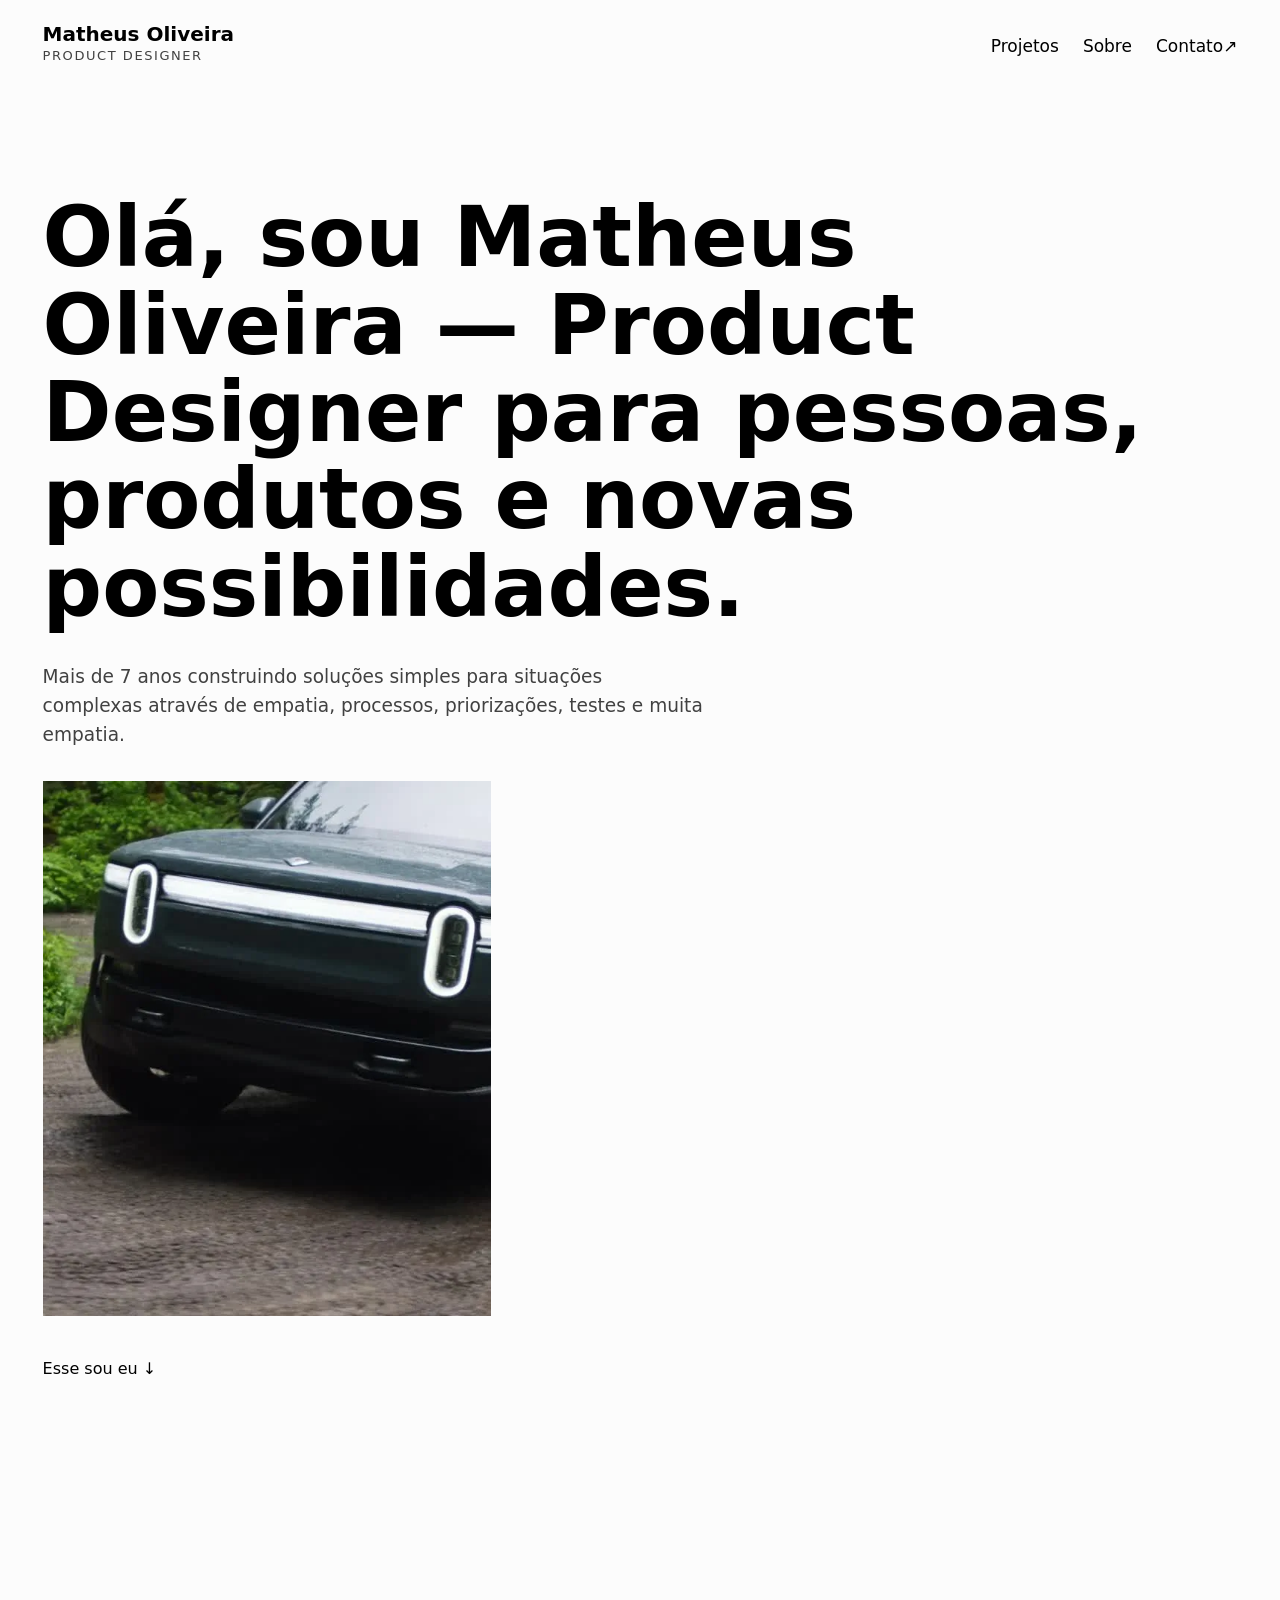
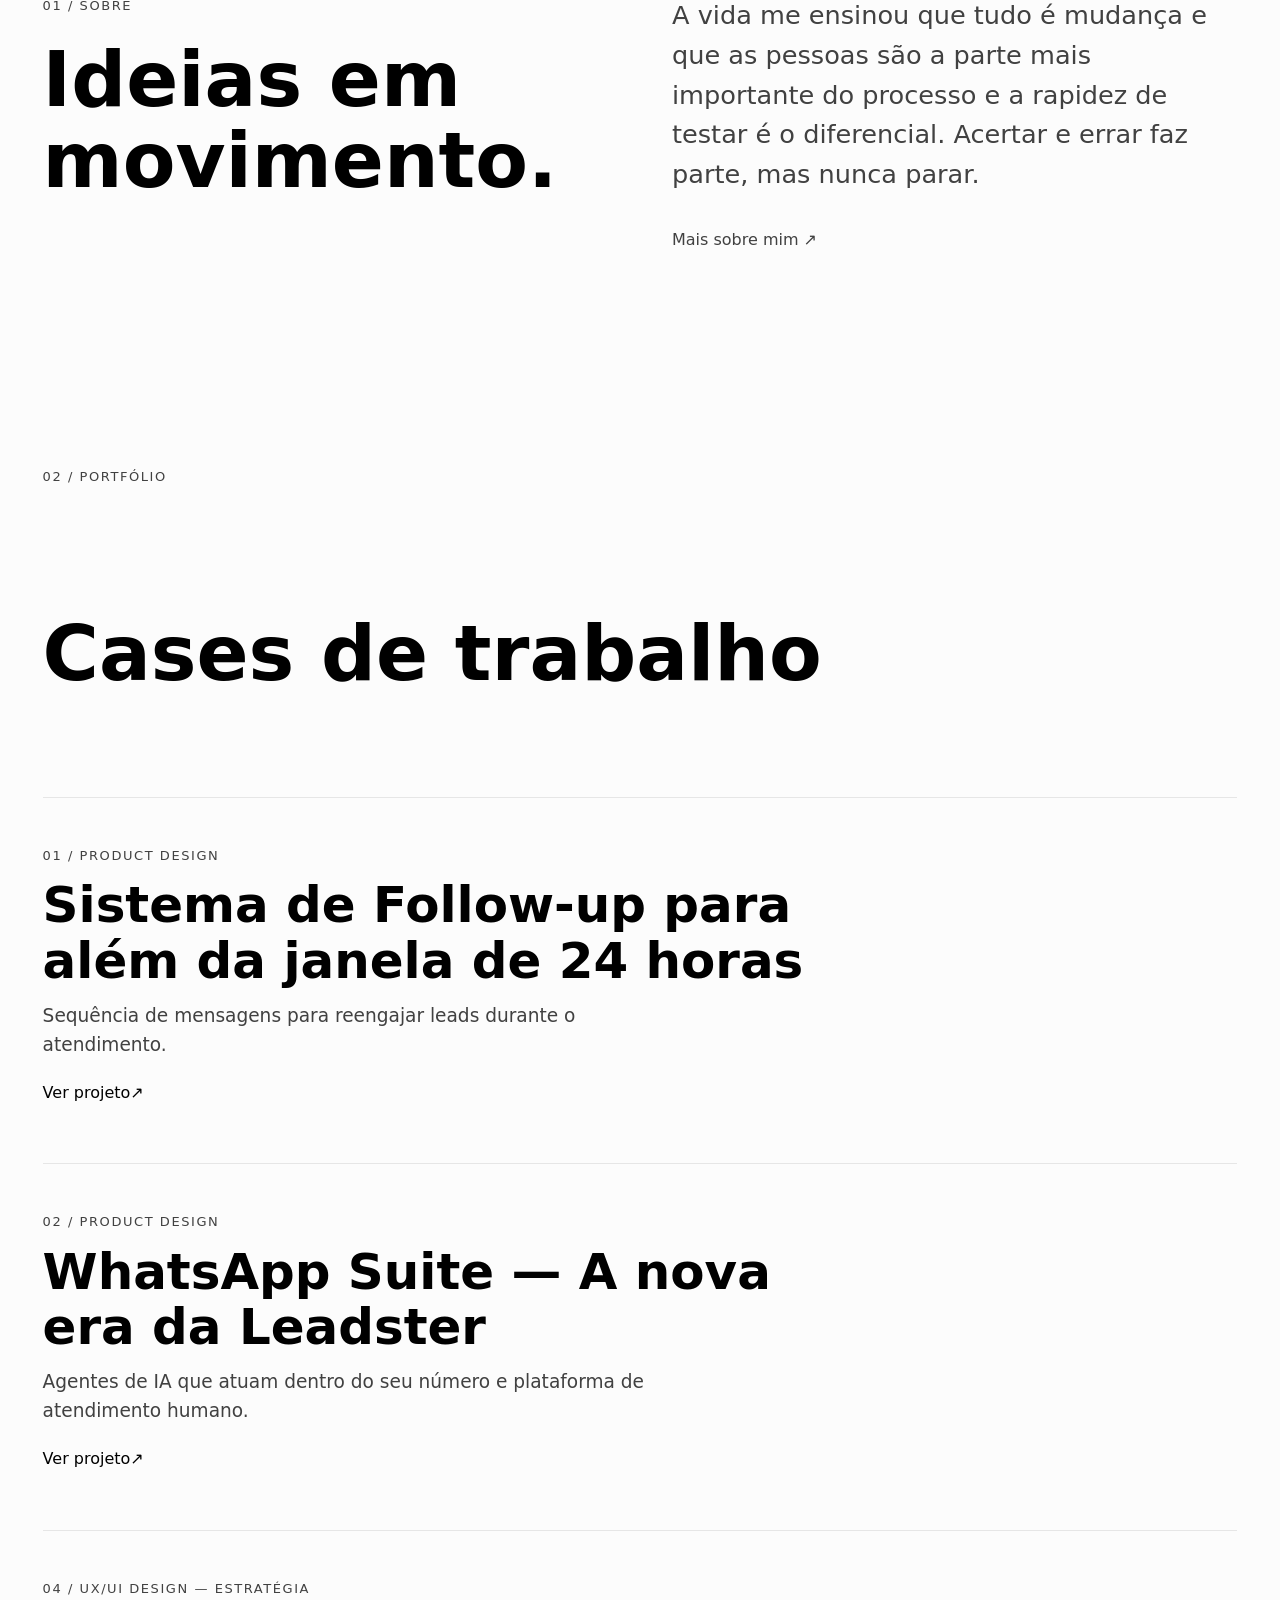
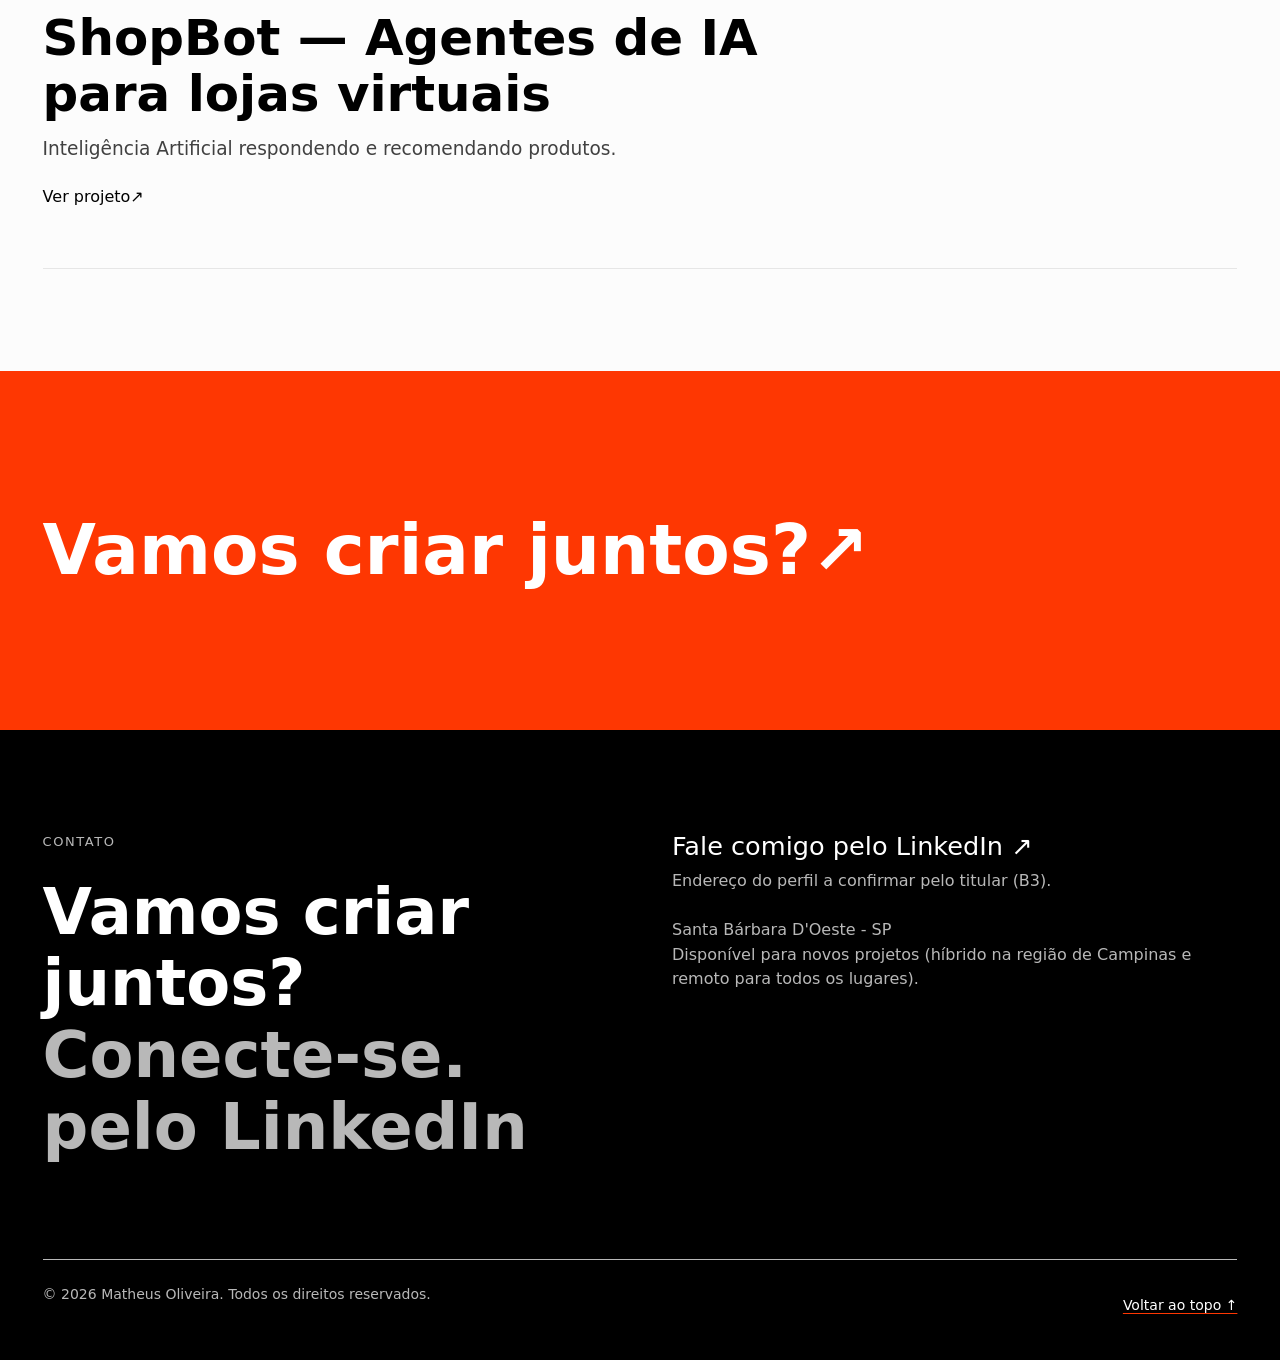
==== index.html @ 5ac4c74b "feat(site): implementa base, home, sobre e tres cases" ====
<!doctype html>
<html lang="pt-BR">
<head>
  <meta charset="utf-8">
  <meta name="viewport" content="width=device-width, initial-scale=1">
  <meta name="description" content="Portfólio de Matheus Oliveira, Product Designer com mais de 7 anos de experiência em produtos digitais.">
  <title>Matheus Oliveira — Product Designer</title>
  <link rel="stylesheet" href="css/tokens.css">
  <link rel="stylesheet" href="css/base.css">
  <link rel="stylesheet" href="css/layout.css">
  <link rel="stylesheet" href="css/components.css">
  <script type="module" src="js/main.js"></script>
</head>
<body id="topo">
  <a class="skip-link" href="#conteudo">Pular para o conteúdo</a>

  <header class="site-header">
    <div class="site-header__inner">
      <a class="brand" href="index.html" aria-label="Matheus Oliveira — página inicial">
        <span class="brand__name">Matheus Oliveira</span>
        <span class="brand__role">Product Designer</span>
      </a>
      <button class="nav-toggle" type="button" data-nav-toggle aria-controls="site-nav" aria-expanded="false">
        Menu <span aria-hidden="true">☰</span>
      </button>
      <nav class="site-nav" id="site-nav" data-site-nav data-open="false" aria-label="Navegação principal">
        <a href="#portfolio">Projetos</a>
        <a href="sobre/">Sobre</a>
        <a href="#contato">Contato <span aria-hidden="true">↗</span></a>
      </nav>
    </div>
  </header>

  <main id="conteudo">
    <section class="section" aria-labelledby="titulo-inicio">
      <div class="section__inner">
        <div class="hero">
          <h1 class="hero__title" id="titulo-inicio">Olá, sou Matheus Oliveira — Product Designer para pessoas, produtos e novas possibilidades.</h1>
          <p class="hero__intro">Mais de 7 anos construindo soluções simples para situações complexas através de empatia, processos, priorizações, testes e muita empatia.</p>
          <img class="portrait" src="assets/images/portrait/matheus-apresentacao.webp" width="604" height="720" alt="Imagem de apresentação de Matheus Oliveira" loading="lazy" decoding="async">
          <a class="hero__link" href="#sobre">Esse sou eu ↓</a>
        </div>
      </div>
    </section>

    <section class="section" id="sobre" aria-labelledby="titulo-sobre">
      <div class="section__inner split">
        <div>
          <p class="section-label">01 / Sobre</p>
          <h2 class="section-heading" id="titulo-sobre">Ideias em movimento.</h2>
        </div>
        <div class="body-copy">
          <p class="lead">A vida me ensinou que tudo é mudança e que as pessoas são a parte mais importante do processo e a rapidez de testar é o diferencial. Acertar e errar faz parte, mas nunca parar.</p>
          <a class="hero__link" href="sobre/">Mais sobre mim ↗</a>
        </div>
      </div>
    </section>

    <section class="section" id="portfolio" aria-labelledby="titulo-portfolio">
      <div class="section__inner">
        <p class="section-label">02 / Portfólio</p>
        <h2 class="section-heading" id="titulo-portfolio">Cases de trabalho</h2>

        <!-- Os cards 03 (Unificando produtos) e 05 (Seguro veicular) aguardam texto aprovado — B2. -->
        <ul class="project-list">
          <li class="project-card">
            <p class="project-card__meta">01 / Product Design</p>
            <h3 class="project-card__title">Sistema de Follow-up para além da janela de 24 horas</h3>
            <p class="project-card__description">Sequência de mensagens para reengajar leads durante o atendimento.</p>
            <a class="project-card__link" href="projetos/follow-up-24h/">Ver projeto <span aria-hidden="true">↗</span></a>
          </li>
          <li class="project-card">
            <p class="project-card__meta">02 / Product Design</p>
            <h3 class="project-card__title">WhatsApp Suite — A nova era da Leadster</h3>
            <p class="project-card__description">Agentes de IA que atuam dentro do seu número e plataforma de atendimento humano.</p>
            <a class="project-card__link" href="projetos/whatsapp-suite/">Ver projeto <span aria-hidden="true">↗</span></a>
          </li>
          <li class="project-card">
            <p class="project-card__meta">04 / UX/UI Design — Estratégia</p>
            <h3 class="project-card__title">ShopBot — Agentes de IA para lojas virtuais</h3>
            <p class="project-card__description">Inteligência Artificial respondendo e recomendando produtos.</p>
            <a class="project-card__link" href="projetos/shopbot/">Ver projeto <span aria-hidden="true">↗</span></a>
          </li>
        </ul>
      </div>
    </section>

    <section class="cta-band" aria-label="Chamada para contato">
      <div class="cta-band__inner">
        <a class="cta-band__link" href="#contato">Vamos criar juntos? <span aria-hidden="true">↗</span></a>
      </div>
    </section>
  </main>

  <footer class="site-footer" id="contato">
    <div class="site-footer__inner">
      <div class="site-footer__grid">
        <div>
          <p class="site-footer__label">Contato</p>
          <p class="site-footer__title">Vamos criar juntos?</p>
          <p class="site-footer__title"><span>Conecte-se. pelo LinkedIn</span></p>
        </div>
        <div>
          <p class="site-footer__contact">Fale comigo pelo LinkedIn <span aria-hidden="true">↗</span></p>
          <p class="site-footer__pending">Endereço do perfil a confirmar pelo titular (B3).</p>
          <p class="site-footer__info">Santa Bárbara D'Oeste - SP<br>Disponível para novos projetos (híbrido na região de Campinas e remoto para todos os lugares).</p>
        </div>
      </div>
      <div class="site-footer__bottom">
        <span>© 2026 Matheus Oliveira. Todos os direitos reservados.</span>
        <a href="#topo">Voltar ao topo ↑</a>
      </div>
    </div>
  </footer>
</body>
</html>
---- css/tokens.css ----
/* Fonte única de valores visuais. Nenhum hex, tamanho ou espaçamento fora deste arquivo. */

:root {
  /* ---------------------------------------------------------------------
   * Primitivas — Design system · Cores.pdf
   * ------------------------------------------------------------------- */
  --neutral-000: #ffffff;
  --neutral-050: #fcfcfc;
  --neutral-200: #e6e6e6;
  --neutral-400: #b8b8b8;
  --neutral-500: #767676;
  --neutral-700: #414141;
  --neutral-950: #000000;
  --orange-500: #fe3702;
  --orange-600: #d83c12;

  /* ---------------------------------------------------------------------
   * Tokens semânticos — Design system · Cores.pdf
   * ------------------------------------------------------------------- */
  --color-background-page: var(--neutral-050);
  --color-background-inverse: var(--neutral-950);
  --color-surface-default: var(--neutral-000);
  --color-text-primary: var(--neutral-950);
  --color-text-secondary: var(--neutral-700);
  --color-text-muted: var(--neutral-500);
  --color-text-inverse: var(--neutral-000);
  --color-text-on-dark-secondary: var(--neutral-400);
  --color-border-subtle: var(--neutral-200);
  --color-action-primary: var(--orange-500);
  --color-action-hover: var(--orange-600);
  --color-focus: var(--orange-500);
  --color-focus-inverse: var(--neutral-000);

  /* ---------------------------------------------------------------------
   * Tipografia
   * Fonte provisória: pilha do sistema enquanto B4 não é decidido.
   * ------------------------------------------------------------------- */
  --font-body: system-ui, -apple-system, "Segoe UI", Roboto, Arial, sans-serif;
  --font-weight-regular: 400;
  --font-weight-medium: 600;
  --font-weight-bold: 700;

  --font-size-hero: clamp(3rem, 6.5vw, 5.875rem);       /* 94 px @1440 */
  --font-size-section: clamp(2.5rem, 6vw, 5.5rem);      /* 88 px @1440 */
  --font-size-cta: clamp(2.25rem, 5.4vw, 4.875rem);     /* 78 px @1440 */
  --font-size-footer: clamp(2rem, 5vw, 4.5rem);         /* 72 px @1440 */
  --font-size-headline: clamp(2rem, 4.7vw, 4.25rem);    /* 68 px @1440 */
  --font-size-card: clamp(1.75rem, 3.9vw, 3.5rem);      /* 56 px @1440 */
  --font-size-lead: clamp(1.25rem, 2vw, 1.875rem);      /* 30 px @1440 */
  --font-size-body: clamp(1.0625rem, 1.45vw, 1.3125rem); /* 21 px @1440 */
  --font-size-timeline: 1.25rem;                        /* 20 px */
  --font-size-logo: 1.25rem;                            /* 20 px */
  --font-size-nav: 1.0625rem;                           /* 17 px */
  --font-size-meta: 1rem;                               /* 16 px */
  --font-size-small: 0.875rem;                          /* 14 px */
  --font-size-label: 0.8125rem;                         /* 13 px */

  --line-height-tight: 1.05;
  --line-height-heading: 1.12;
  --line-height-body: 1.55;
  --tracking-label: 0.12em;

  /* ---------------------------------------------------------------------
   * Espaçamento e layout
   * ------------------------------------------------------------------- */
  --space-1: 0.25rem;
  --space-2: 0.5rem;
  --space-3: 0.75rem;
  --space-4: 1rem;
  --space-5: 1.5rem;
  --space-6: 2rem;
  --space-7: 3rem;
  --space-8: 4rem;
  --space-9: 6rem;
  --space-10: 8rem;
  --page-gutter: clamp(1.25rem, 3.33vw, 3rem);          /* 48 px @1440 */
  --section-space: clamp(var(--space-8), 8vw, var(--space-10));
  --band-space: clamp(var(--space-8), 11vw, 10.75rem);  /* 172 px @1440 */

  --content-max: 84rem;
  --grid-gap: clamp(var(--space-5), 5vw, var(--space-9));
  --target-min: 2.75rem;                                /* 44 px de alvo de toque */

  /* ---------------------------------------------------------------------
   * Forma
   * ------------------------------------------------------------------- */
  --radius-sm: 0.25rem;
  --radius-pill: 999px;
  --border-width: 1px;

  /* Breakpoints documentados (custom properties não funcionam em @media):
   * --breakpoint-md: 48rem (768 px)
   * --breakpoint-lg: 80rem (1280 px)
   */
}
---- css/base.css ----
*,
*::before,
*::after {
  box-sizing: border-box;
}

html {
  scroll-behavior: smooth;
  -webkit-text-size-adjust: 100%;
}

body {
  margin: 0;
  background: var(--color-background-page);
  color: var(--color-text-primary);
  font-family: var(--font-body);
  font-size: var(--font-size-body);
  font-weight: var(--font-weight-regular);
  line-height: var(--line-height-body);
  text-rendering: optimizeLegibility;
}

h1,
h2,
h3,
h4,
p,
figure,
blockquote,
ul,
ol {
  margin: 0;
}

ul,
ol {
  padding: 0;
  list-style: none;
}

img,
svg {
  display: block;
  max-width: 100%;
}

img {
  height: auto;
}

a {
  color: inherit;
  text-decoration-color: var(--color-action-primary);
  text-decoration-thickness: var(--border-width);
  text-underline-offset: 0.2em;
}

a:hover {
  text-decoration-color: currentColor;
}

button {
  font: inherit;
  color: inherit;
}

:focus-visible {
  outline: 3px solid var(--color-focus);
  outline-offset: 3px;
  border-radius: var(--radius-sm);
}

.site-footer :focus-visible,
.cta-band :focus-visible {
  outline-color: var(--color-focus-inverse);
}

::selection {
  background: var(--color-action-primary);
  color: var(--color-text-inverse);
}

.visually-hidden {
  position: absolute;
  width: 1px;
  height: 1px;
  padding: 0;
  margin: -1px;
  overflow: hidden;
  clip-path: inset(50%);
  white-space: nowrap;
  border: 0;
}

.skip-link {
  position: absolute;
  z-index: 10;
  top: var(--space-2);
  left: var(--space-2);
  padding: var(--space-2) var(--space-4);
  background: var(--color-surface-default);
  color: var(--color-text-primary);
  font-size: var(--font-size-meta);
  transform: translateY(-200%);
}

.skip-link:focus {
  transform: translateY(0);
}

@media (prefers-reduced-motion: reduce) {
  html {
    scroll-behavior: auto;
  }

  *,
  *::before,
  *::after {
    animation: none;
    transition: none;
  }
}
---- css/layout.css ----
/* Header, navegação, grid e faixas compartilhadas. Breakpoints: 48rem (768 px) e 80rem (1280 px). */

.site-header {
  padding-block: var(--space-5);
}

.site-header__inner,
.section__inner,
.cta-band__inner,
.site-footer__inner {
  width: 100%;
  max-width: var(--content-max);
  margin-inline: auto;
}

.site-header__inner {
  display: flex;
  align-items: flex-start;
  justify-content: space-between;
  gap: var(--space-4);
  padding-inline: var(--page-gutter);
}

.brand {
  display: inline-flex;
  flex-direction: column;
  min-height: var(--target-min);
  font-size: var(--font-size-logo);
  font-weight: var(--font-weight-bold);
  line-height: var(--line-height-tight);
  text-decoration: none;
}

.brand__role {
  margin-top: var(--space-1);
  color: var(--color-text-secondary);
  font-size: var(--font-size-label);
  font-weight: var(--font-weight-regular);
  letter-spacing: var(--tracking-label);
  text-transform: uppercase;
}

.nav-toggle {
  display: none;
  align-items: center;
  min-height: var(--target-min);
  padding: var(--space-2) var(--space-4);
  border: var(--border-width) solid var(--color-border-subtle);
  border-radius: var(--radius-sm);
  background: var(--color-surface-default);
  font-size: var(--font-size-nav);
  cursor: pointer;
}

.js .nav-toggle {
  display: inline-flex;
}

.site-nav {
  display: flex;
  flex-wrap: wrap;
  justify-content: flex-end;
  gap: var(--space-1) var(--space-5);
}

.js .site-nav[data-open="false"] {
  display: none;
}

.site-nav a {
  display: inline-flex;
  align-items: center;
  min-height: var(--target-min);
  font-size: var(--font-size-nav);
  text-decoration: none;
}

.site-nav a:hover {
  text-decoration: underline;
}

.site-nav a[aria-current="page"] {
  text-decoration: underline;
  text-decoration-thickness: 2px;
}

.section {
  padding: var(--section-space) var(--page-gutter);
}

.section__inner {
  display: grid;
  gap: var(--section-space);
}

.section-label {
  margin-bottom: var(--space-5);
  color: var(--color-text-secondary);
  font-size: var(--font-size-label);
  letter-spacing: var(--tracking-label);
  text-transform: uppercase;
}

.split {
  display: grid;
  align-items: start;
  gap: var(--grid-gap);
}

.cta-band {
  padding: var(--band-space) var(--page-gutter);
  background: var(--color-action-primary);
  color: var(--color-text-inverse);
}

.cta-band__link {
  display: inline-flex;
  align-items: center;
  min-height: var(--target-min);
  color: var(--color-text-inverse);
  font-size: var(--font-size-cta);
  font-weight: var(--font-weight-bold);
  line-height: var(--line-height-heading);
  text-decoration: none;
}

.cta-band__link:hover,
.cta-band__link:focus-visible {
  text-decoration: underline;
  text-underline-offset: 0.15em;
}

.cta-band__note {
  display: block;
  margin-top: var(--space-4);
  color: var(--color-text-primary);
  font-size: var(--font-size-meta);
}

.site-footer {
  padding: var(--section-space) var(--page-gutter) var(--space-6);
  background: var(--color-background-inverse);
  color: var(--color-text-inverse);
}

.site-footer__grid {
  display: grid;
  gap: var(--grid-gap);
}

.site-footer__label {
  margin-bottom: var(--space-5);
  color: var(--color-text-on-dark-secondary);
  font-size: var(--font-size-label);
  letter-spacing: var(--tracking-label);
  text-transform: uppercase;
}

.site-footer__title {
  font-size: var(--font-size-footer);
  font-weight: var(--font-weight-bold);
  line-height: var(--line-height-heading);
}

.site-footer__title span {
  display: block;
  color: var(--color-text-on-dark-secondary);
}

.site-footer__contact {
  font-size: var(--font-size-lead);
  line-height: var(--line-height-heading);
}

.site-footer__pending {
  margin-top: var(--space-2);
  color: var(--color-text-on-dark-secondary);
  font-size: var(--font-size-meta);
}

.site-footer__info {
  margin-top: var(--space-5);
  color: var(--color-text-on-dark-secondary);
  font-size: var(--font-size-meta);
}

.site-footer__bottom {
  display: flex;
  flex-wrap: wrap;
  justify-content: space-between;
  gap: var(--space-4);
  margin-top: var(--space-9);
  padding-top: var(--space-5);
  border-top: var(--border-width) solid var(--color-text-on-dark-secondary);
  color: var(--color-text-on-dark-secondary);
  font-size: var(--font-size-small);
}

.site-footer__bottom a {
  min-height: var(--target-min);
  display: inline-flex;
  align-items: center;
  color: var(--color-text-inverse);
}

@media (min-width: 48rem) {
  .split {
    grid-template-columns: minmax(0, 1fr) minmax(0, 1fr);
  }

  .site-footer__grid {
    grid-template-columns: minmax(0, 1fr) minmax(0, 1fr);
  }

  .js .nav-toggle {
    display: none;
  }

  .js .site-nav[data-open="false"] {
    display: flex;
  }
}
---- css/components.css ----
/* Componentes reutilizáveis: hero, cards, tags, galeria, seções de case e timeline. */

.hero {
  display: grid;
  gap: var(--space-6);
}

.hero__title,
.section-heading,
.case-hero__title {
  font-weight: var(--font-weight-bold);
  line-height: var(--line-height-tight);
}

.hero__title {
  font-size: var(--font-size-hero);
  max-width: 26ch;
}

.hero__intro,
.case-hero__subtitle {
  max-width: 56ch;
  color: var(--color-text-secondary);
}

.hero__link,
.project-card__link,
.case-back {
  display: inline-flex;
  align-items: center;
  justify-self: start;
  min-height: var(--target-min);
  font-size: var(--font-size-meta);
  text-decoration: none;
}

.hero__link:hover,
.project-card__link:hover,
.case-back:hover {
  text-decoration: underline;
}

.section-heading {
  font-size: var(--font-size-section);
  max-width: 20ch;
}

.lead {
  font-size: var(--font-size-lead);
  line-height: var(--line-height-body);
}

.body-copy {
  display: grid;
  gap: var(--space-5);
  max-width: 62ch;
  color: var(--color-text-secondary);
}

.portrait {
  width: min(100%, 28rem);
}

.project-list {
  border-top: var(--border-width) solid var(--color-border-subtle);
}

.project-card {
  display: grid;
  gap: var(--space-3);
  padding-block: var(--space-7);
  border-bottom: var(--border-width) solid var(--color-border-subtle);
}

.project-card__meta {
  color: var(--color-text-secondary);
  font-size: var(--font-size-label);
  letter-spacing: var(--tracking-label);
  text-transform: uppercase;
}

.project-card__title {
  max-width: 24ch;
  font-size: var(--font-size-card);
  font-weight: var(--font-weight-bold);
  line-height: var(--line-height-heading);
}

.project-card__description {
  max-width: 52ch;
  color: var(--color-text-secondary);
}

.tag-list {
  display: flex;
  flex-wrap: wrap;
  gap: var(--space-2) var(--space-5);
}

.tag {
  color: var(--color-text-secondary);
  font-size: var(--font-size-nav);
  letter-spacing: var(--tracking-label);
  text-transform: uppercase;
}

.case-hero {
  display: grid;
  gap: var(--space-5);
  padding-bottom: var(--section-space);
}

.case-hero__title {
  font-size: var(--font-size-hero);
  max-width: 24ch;
}

.case-gallery {
  display: grid;
  gap: var(--space-5);
  margin-bottom: var(--section-space);
}

.case-gallery figure {
  margin: 0;
}

.case-gallery img {
  width: 100%;
  border: var(--border-width) solid var(--color-border-subtle);
}

.case-section {
  padding-block: var(--section-space);
  border-top: var(--border-width) solid var(--color-border-subtle);
}

.case-section__title {
  font-size: var(--font-size-headline);
  font-weight: var(--font-weight-bold);
  line-height: var(--line-height-heading);
}

.case-section__meta {
  margin-top: var(--space-5);
  color: var(--color-text-secondary);
  font-size: var(--font-size-nav);
  letter-spacing: var(--tracking-label);
  text-transform: uppercase;
}

.case-section__body {
  display: grid;
  gap: var(--space-5);
  align-content: start;
  max-width: 62ch;
  color: var(--color-text-secondary);
}

.case-section__body h3 {
  color: var(--color-text-primary);
  font-size: var(--font-size-body);
  font-weight: var(--font-weight-bold);
}

.case-section__body ul {
  display: grid;
  gap: var(--space-2);
}

.case-section__body li {
  position: relative;
  padding-left: var(--space-5);
}

.case-section__body li::before {
  position: absolute;
  left: 0;
  color: var(--color-text-muted);
  content: "—";
}

.case-back {
  margin-top: var(--space-7);
}

.pending-links {
  display: flex;
  flex-wrap: wrap;
  gap: var(--space-2) var(--space-6);
  font-size: var(--font-size-meta);
  text-decoration: underline;
  text-decoration-color: var(--color-border-subtle);
}

.pending-links__note {
  color: var(--color-text-secondary);
  font-size: var(--font-size-small);
}

.timeline {
  border-top: var(--border-width) solid var(--color-border-subtle);
}

.timeline__item {
  display: grid;
  gap: var(--space-1);
  padding-block: var(--space-4);
  border-bottom: var(--border-width) solid var(--color-border-subtle);
  font-size: var(--font-size-timeline);
}

.timeline__period {
  color: var(--color-text-secondary);
  font-size: var(--font-size-meta);
}

.timeline__role {
  font-weight: var(--font-weight-medium);
}

@media (min-width: 48rem) {
  .case-gallery--pair {
    grid-template-columns: repeat(2, minmax(0, 1fr));
  }

  .timeline__item {
    grid-template-columns: 10rem minmax(0, 1fr) minmax(0, 1fr);
    align-items: baseline;
    gap: var(--space-4);
  }
}
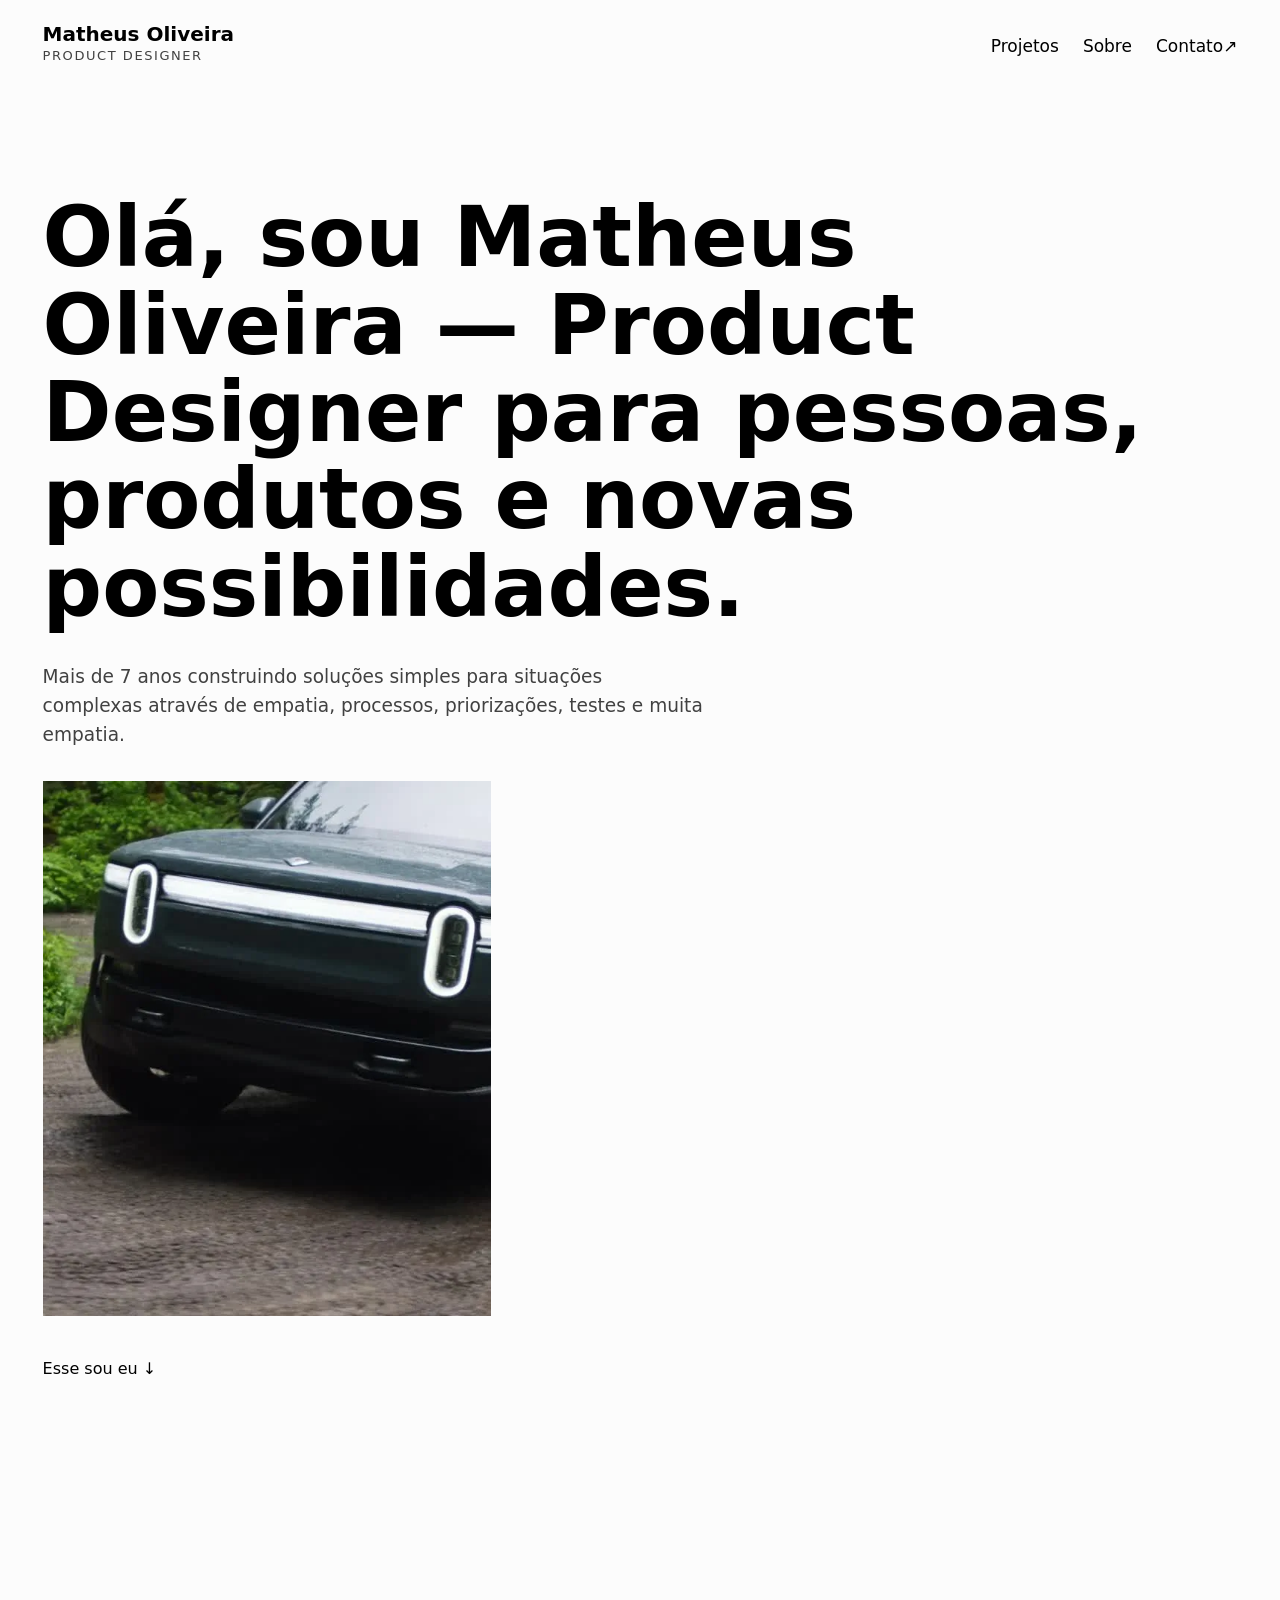
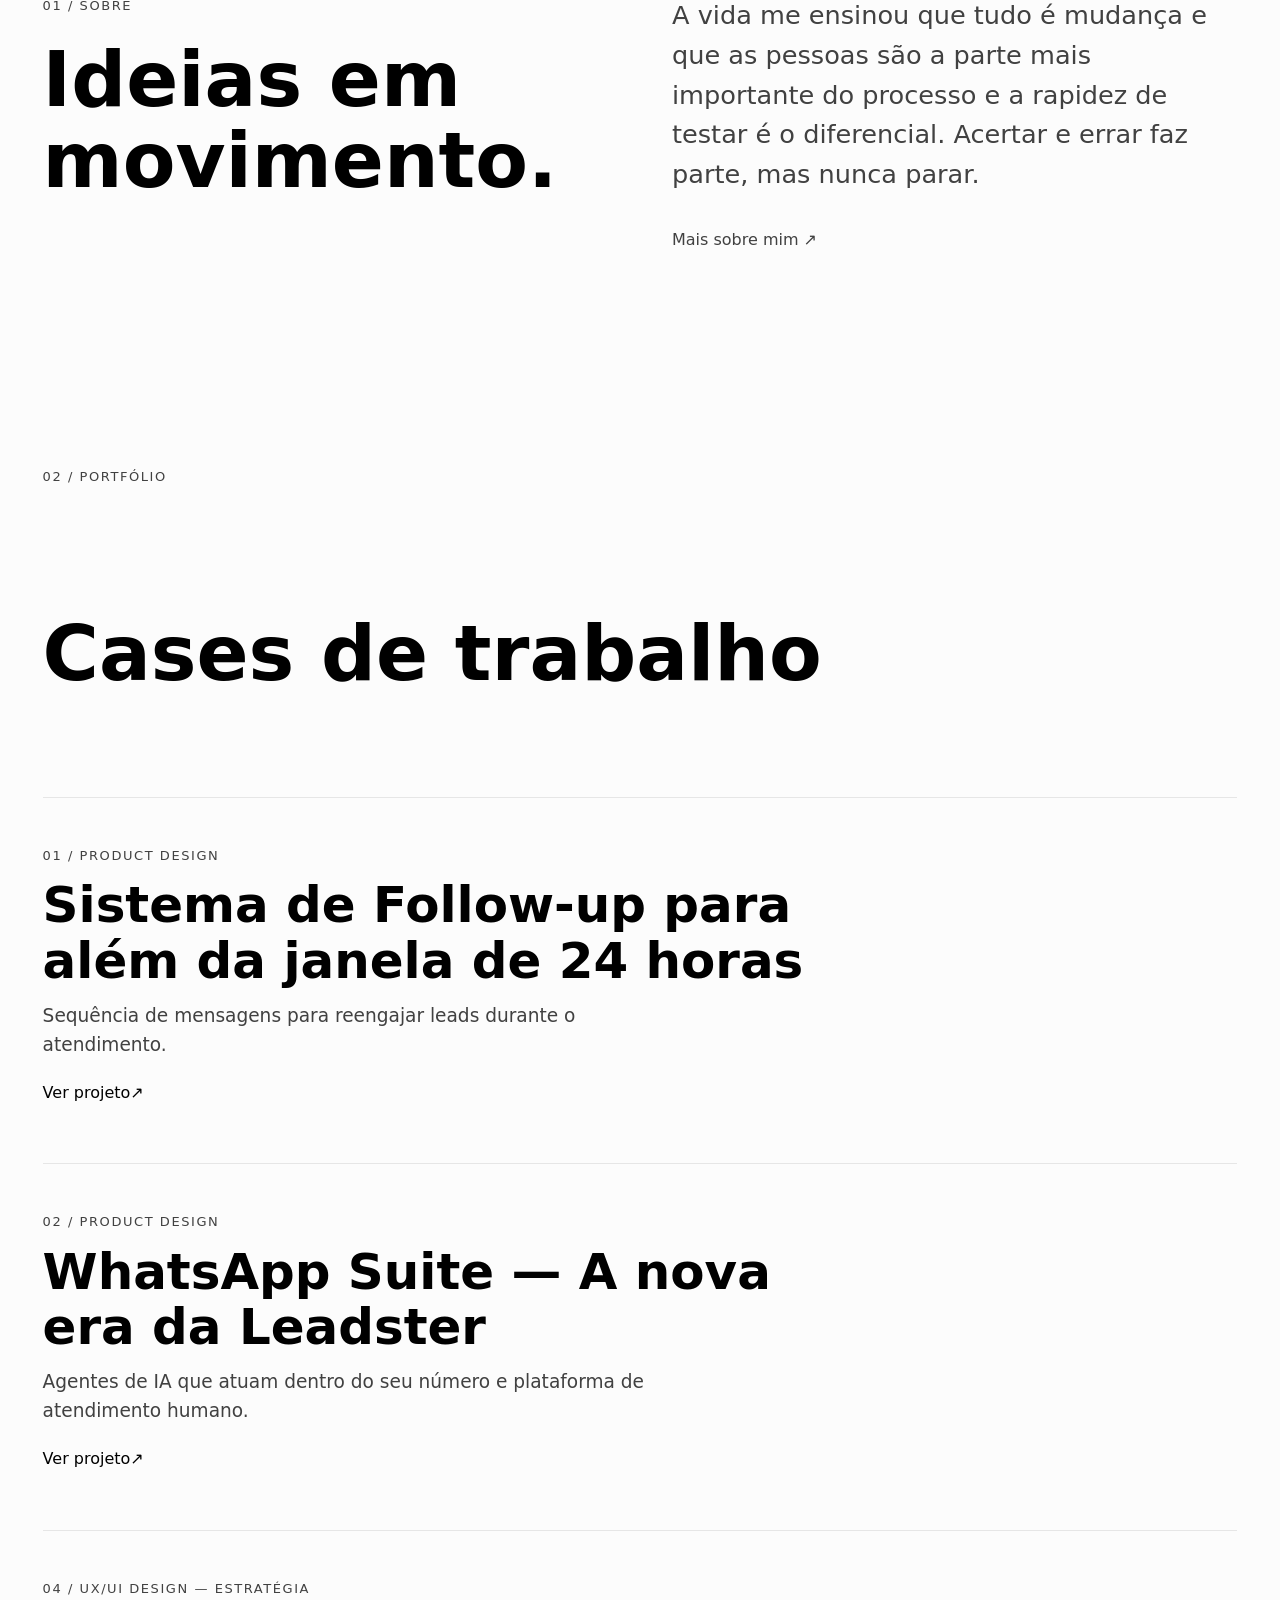
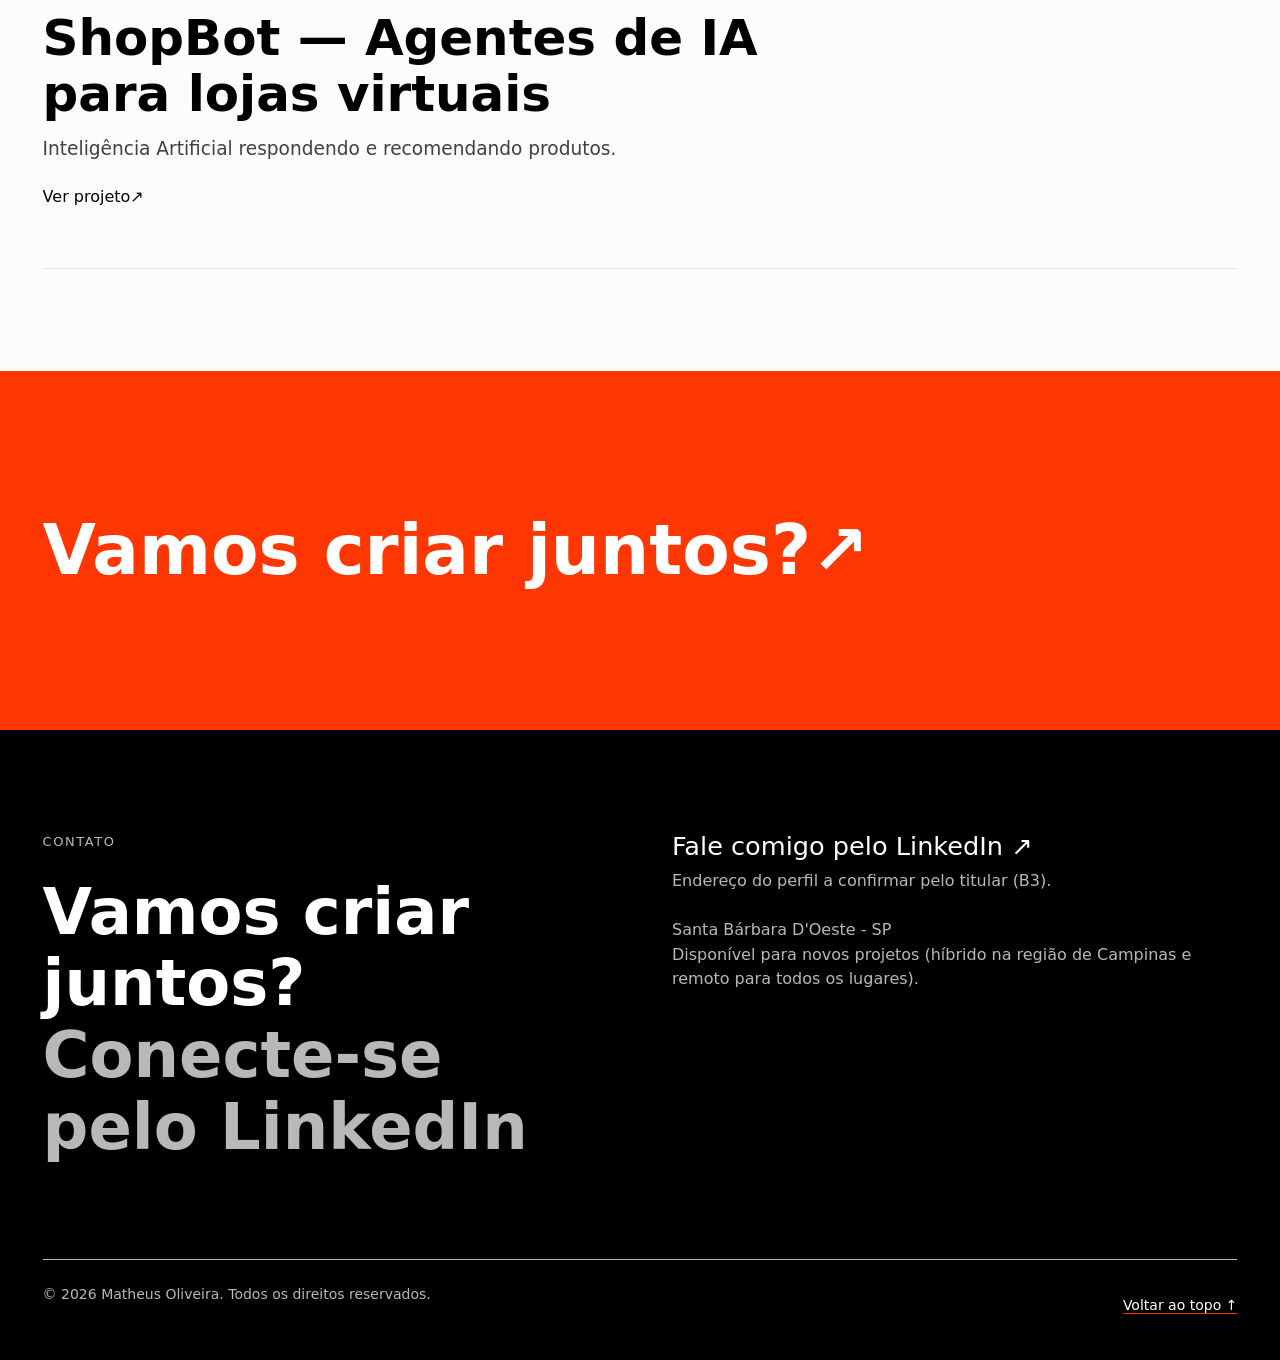
==== commit 8a9a16a7: "feat(site): adiciona favicon, Open Graph e acabamentos de acessibilidade" ====
--- a/index.html
+++ b/index.html
@@ -4,6 +4,11 @@
   <meta charset="utf-8">
   <meta name="viewport" content="width=device-width, initial-scale=1">
   <meta name="description" content="Portfólio de Matheus Oliveira, Product Designer com mais de 7 anos de experiência em produtos digitais.">
+  <meta property="og:type" content="website">
+  <meta property="og:title" content="Matheus Oliveira — Product Designer">
+  <meta property="og:description" content="Portfólio de Matheus Oliveira, Product Designer com mais de 7 anos de experiência em produtos digitais.">
+  <meta property="og:locale" content="pt_BR">
+  <link rel="icon" href="assets/favicon.svg" type="image/svg+xml">
   <title>Matheus Oliveira — Product Designer</title>
   <link rel="stylesheet" href="css/tokens.css">
   <link rel="stylesheet" href="css/base.css">
@@ -98,7 +103,7 @@
         <div>
           <p class="site-footer__label">Contato</p>
           <p class="site-footer__title">Vamos criar juntos?</p>
-          <p class="site-footer__title"><span>Conecte-se. pelo LinkedIn</span></p>
+          <p class="site-footer__title"><span>Conecte-se pelo LinkedIn</span></p>
         </div>
         <div>
           <p class="site-footer__contact">Fale comigo pelo LinkedIn <span aria-hidden="true">↗</span></p>
--- a/css/layout.css
+++ b/css/layout.css
@@ -111,6 +111,13 @@
   padding: var(--band-space) var(--page-gutter);
   background: var(--color-action-primary);
   color: var(--color-text-inverse);
+}
+
+.cta-band__title {
+  color: var(--color-text-inverse);
+  font-size: var(--font-size-cta);
+  font-weight: var(--font-weight-bold);
+  line-height: var(--line-height-heading);
 }
 
 .cta-band__link {
--- a/css/components.css
+++ b/css/components.css
@@ -188,9 +188,8 @@
   display: flex;
   flex-wrap: wrap;
   gap: var(--space-2) var(--space-6);
+  color: var(--color-text-secondary);
   font-size: var(--font-size-meta);
-  text-decoration: underline;
-  text-decoration-color: var(--color-border-subtle);
 }
 
 .pending-links__note {
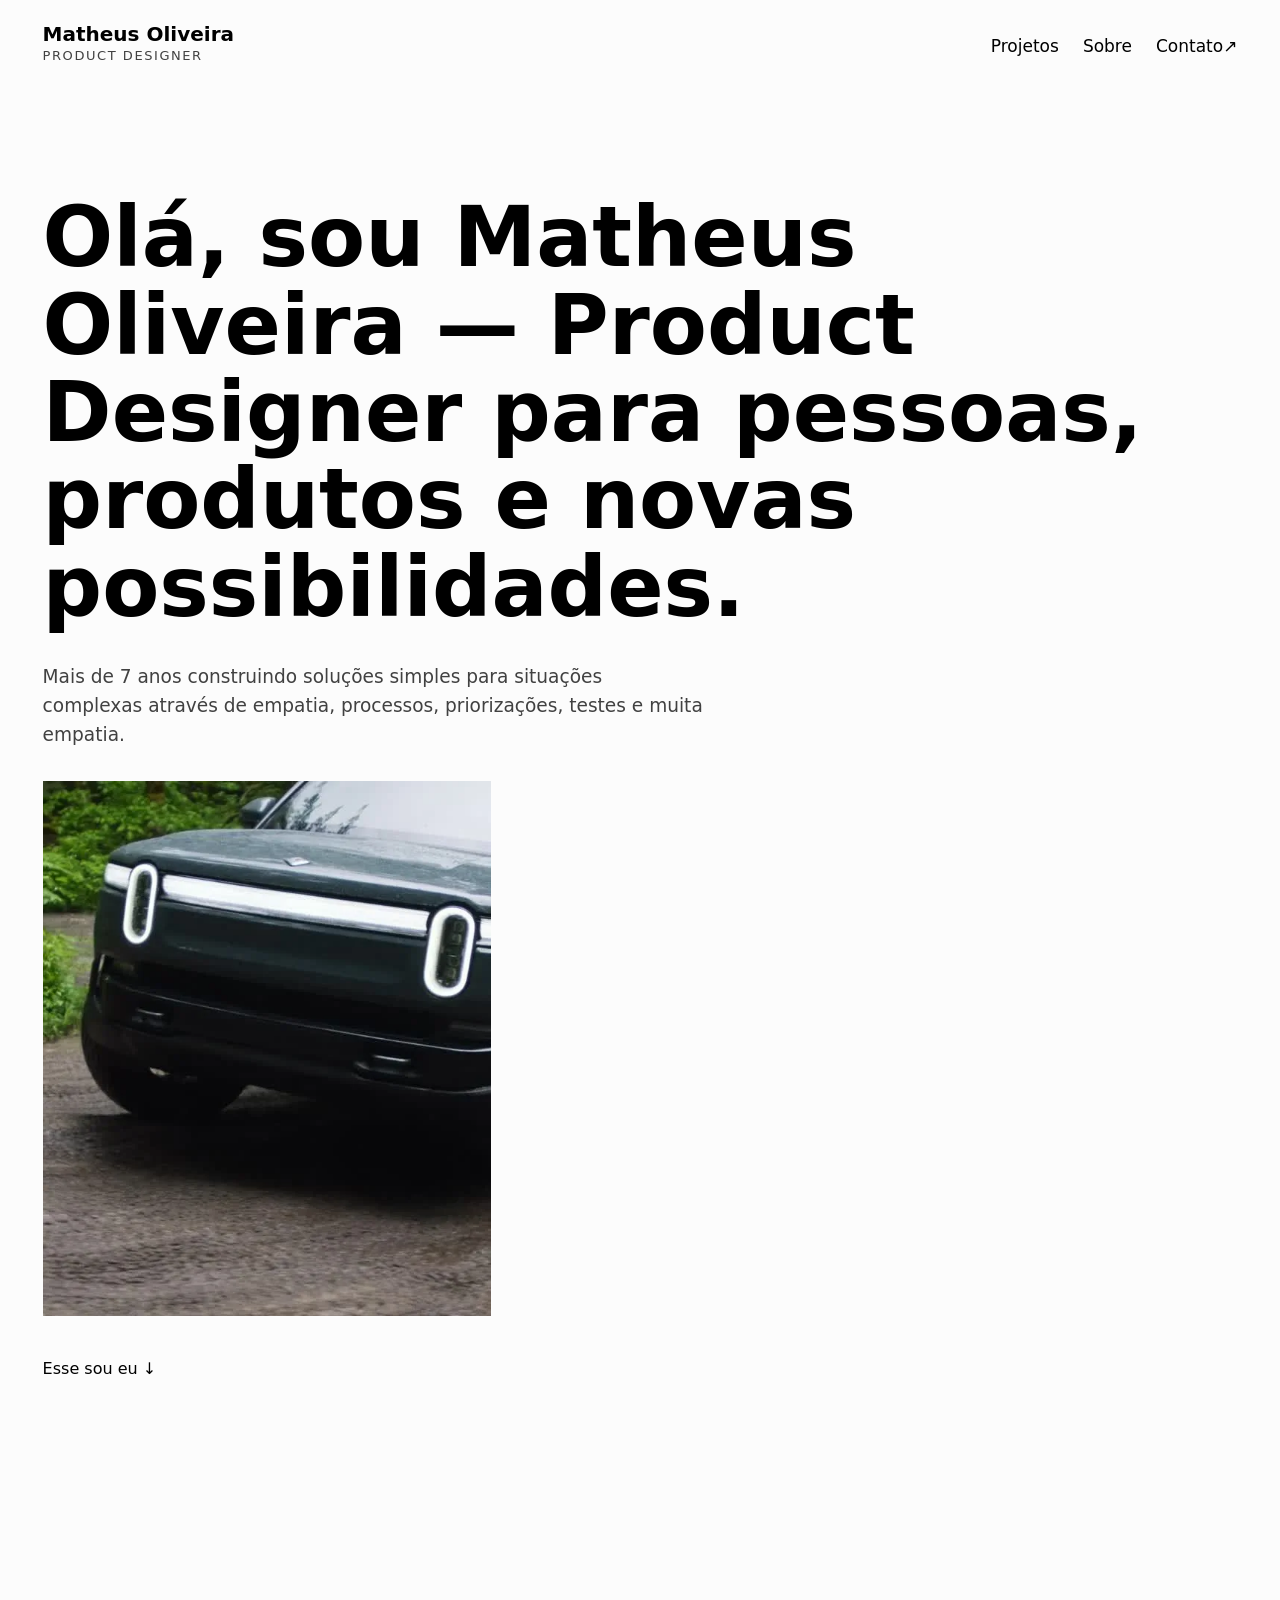
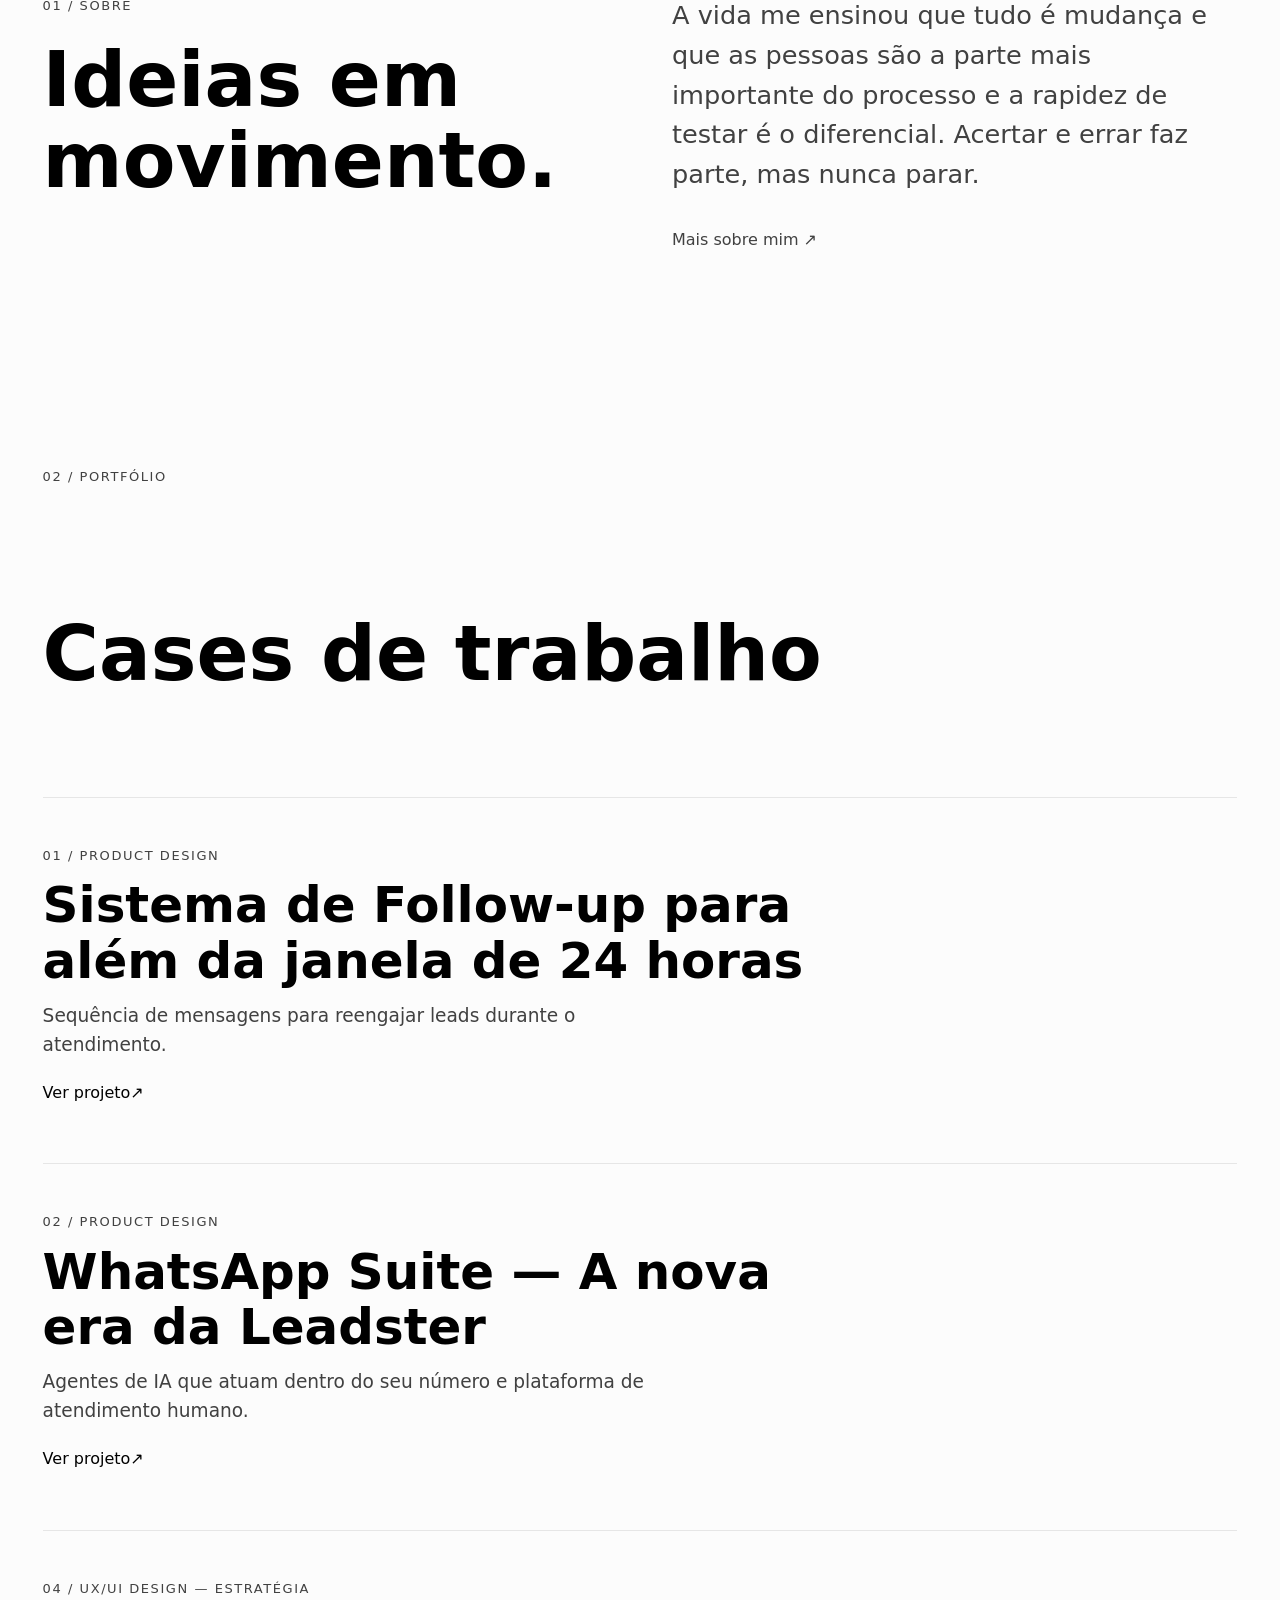
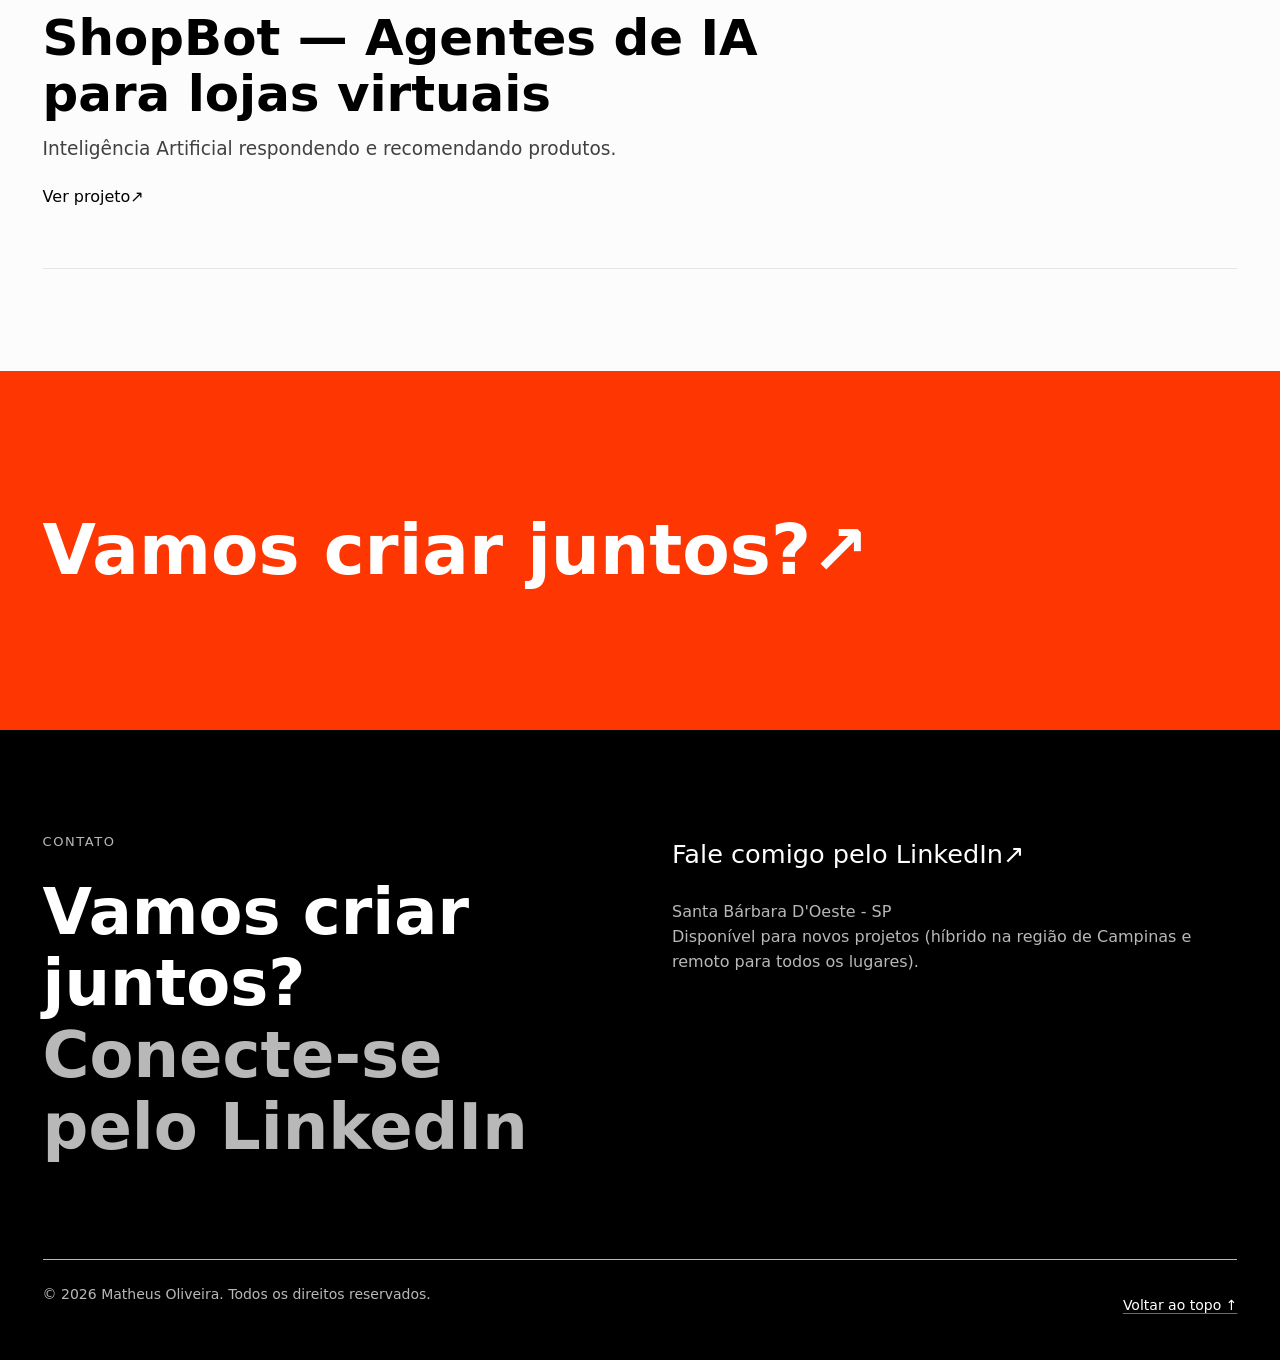
==== commit 09c64c2a: "feat(site): publica link do LinkedIn" ====
--- a/index.html
+++ b/index.html
@@ -106,8 +106,7 @@
           <p class="site-footer__title"><span>Conecte-se pelo LinkedIn</span></p>
         </div>
         <div>
-          <p class="site-footer__contact">Fale comigo pelo LinkedIn <span aria-hidden="true">↗</span></p>
-          <p class="site-footer__pending">Endereço do perfil a confirmar pelo titular (B3).</p>
+          <a class="site-footer__contact" href="https://www.linkedin.com/in/matheus-oliveira-b61917142/" target="_blank" rel="noopener noreferrer">Fale comigo pelo LinkedIn <span aria-hidden="true">↗</span></a>
           <p class="site-footer__info">Santa Bárbara D'Oeste - SP<br>Disponível para novos projetos (híbrido na região de Campinas e remoto para todos os lugares).</p>
         </div>
       </div>
--- a/css/layout.css
+++ b/css/layout.css
@@ -175,8 +175,16 @@
 }
 
 .site-footer__contact {
+  display: inline-flex;
+  align-items: center;
+  min-height: var(--target-min);
   font-size: var(--font-size-lead);
   line-height: var(--line-height-heading);
+  text-decoration: none;
+}
+
+.site-footer__contact:hover {
+  text-decoration: underline;
 }
 
 .site-footer__pending {
--- a/css/components.css
+++ b/css/components.css
@@ -184,6 +184,17 @@
   margin-top: var(--space-7);
 }
 
+.external-link {
+  display: inline-flex;
+  align-items: center;
+  min-height: var(--target-min);
+  text-decoration: none;
+}
+
+.external-link:hover {
+  text-decoration: underline;
+}
+
 .pending-links {
   display: flex;
   flex-wrap: wrap;
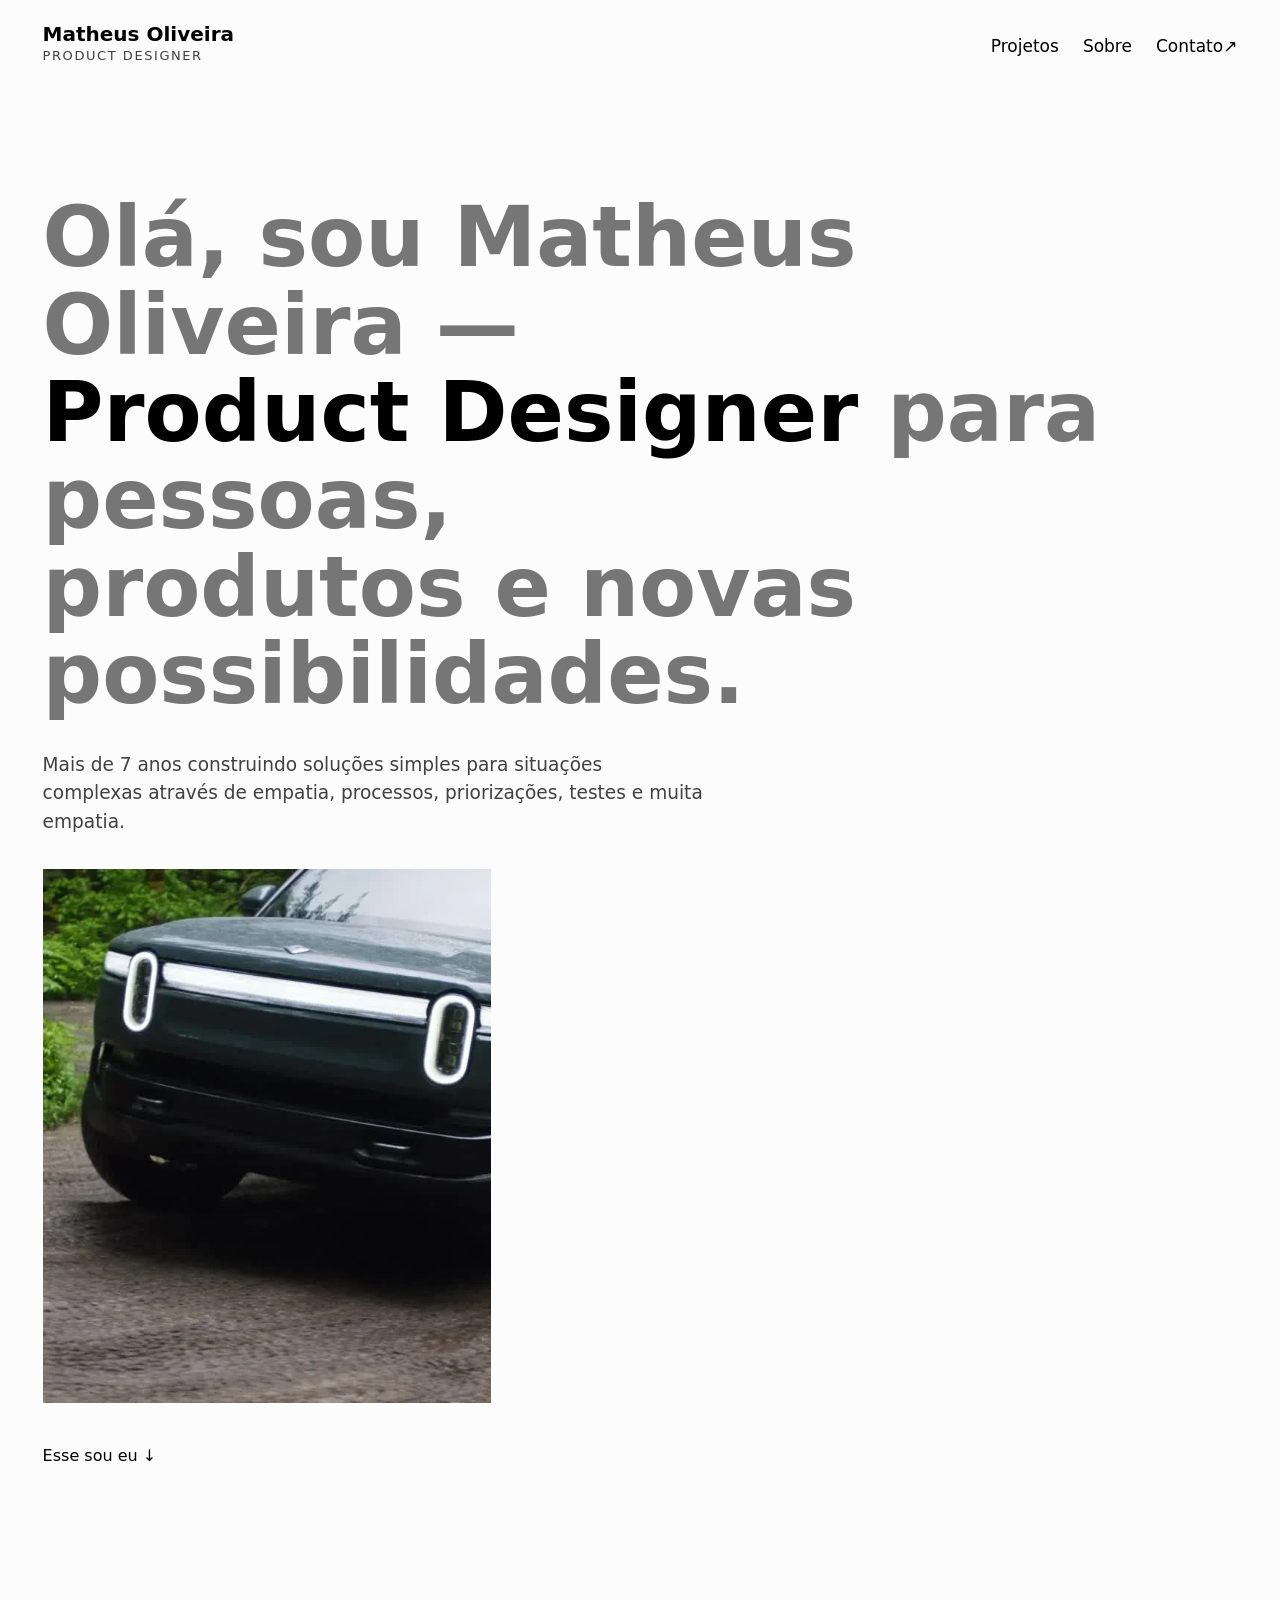
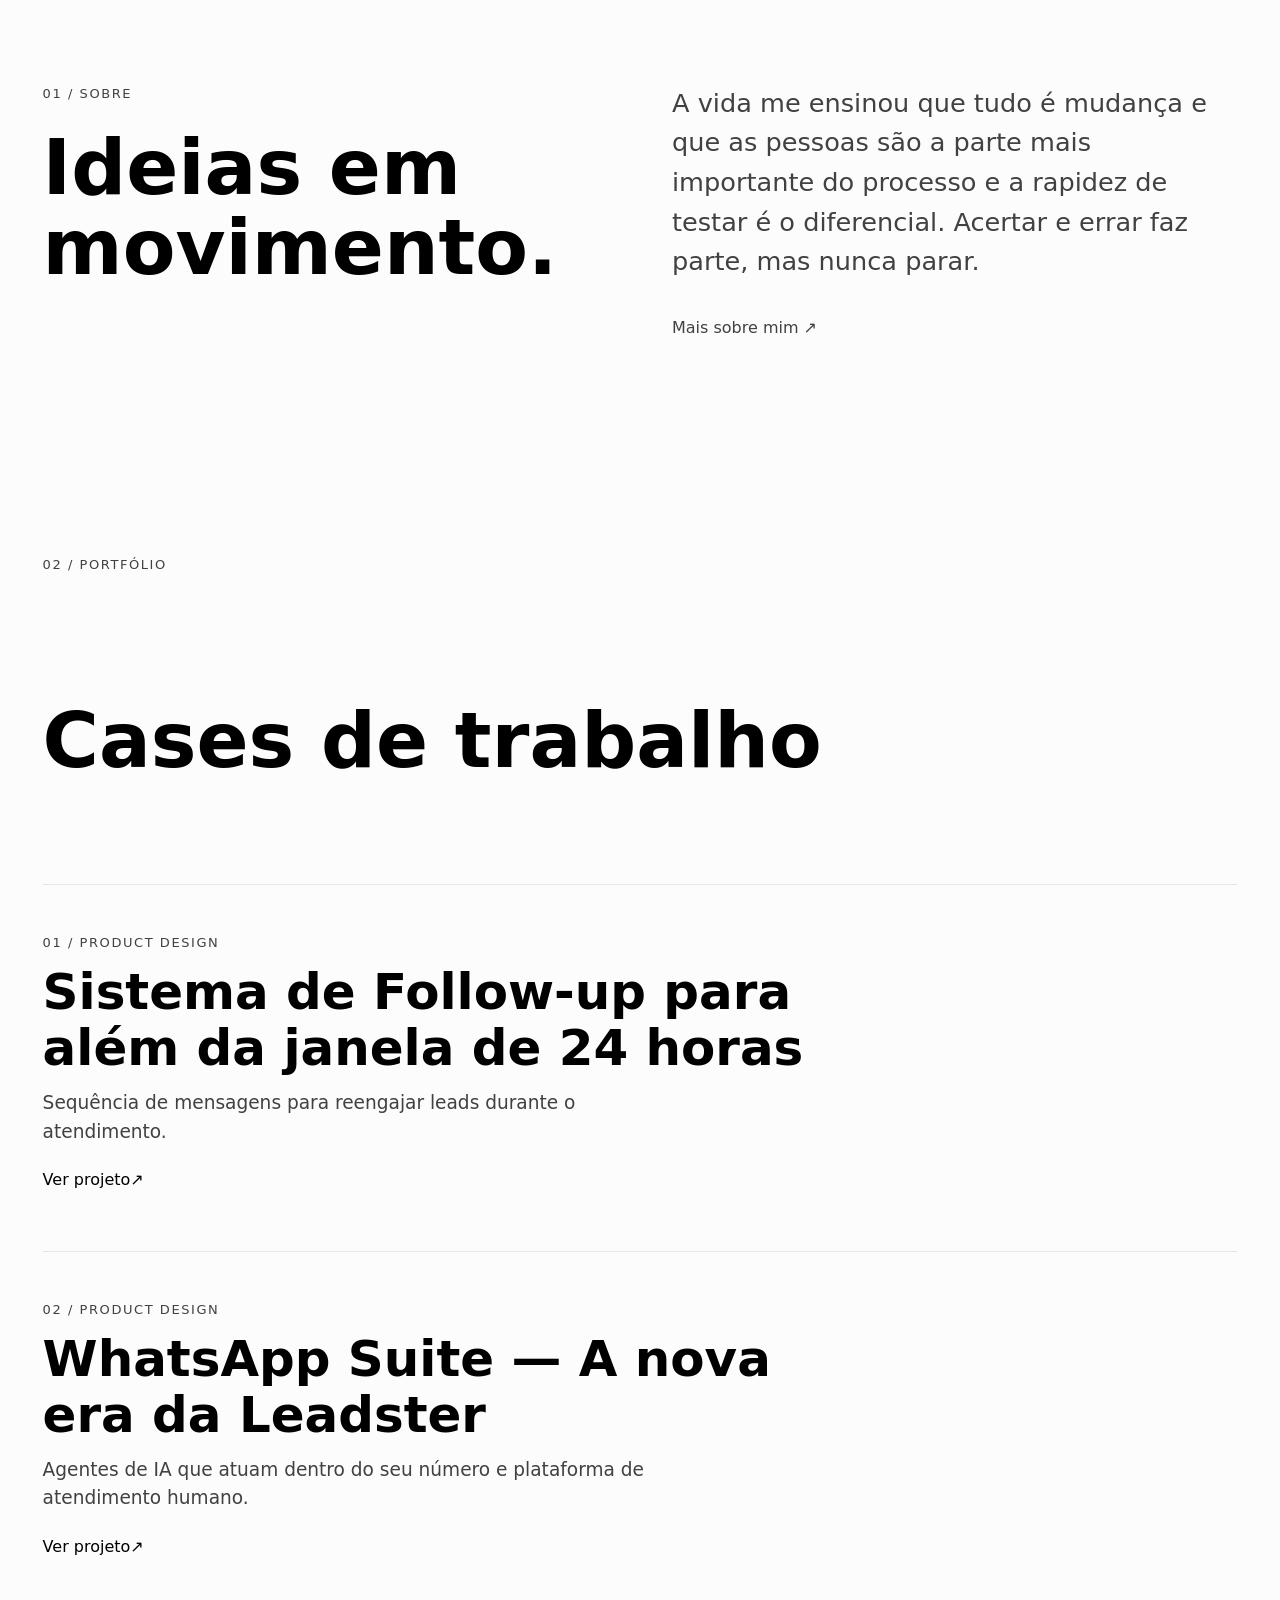
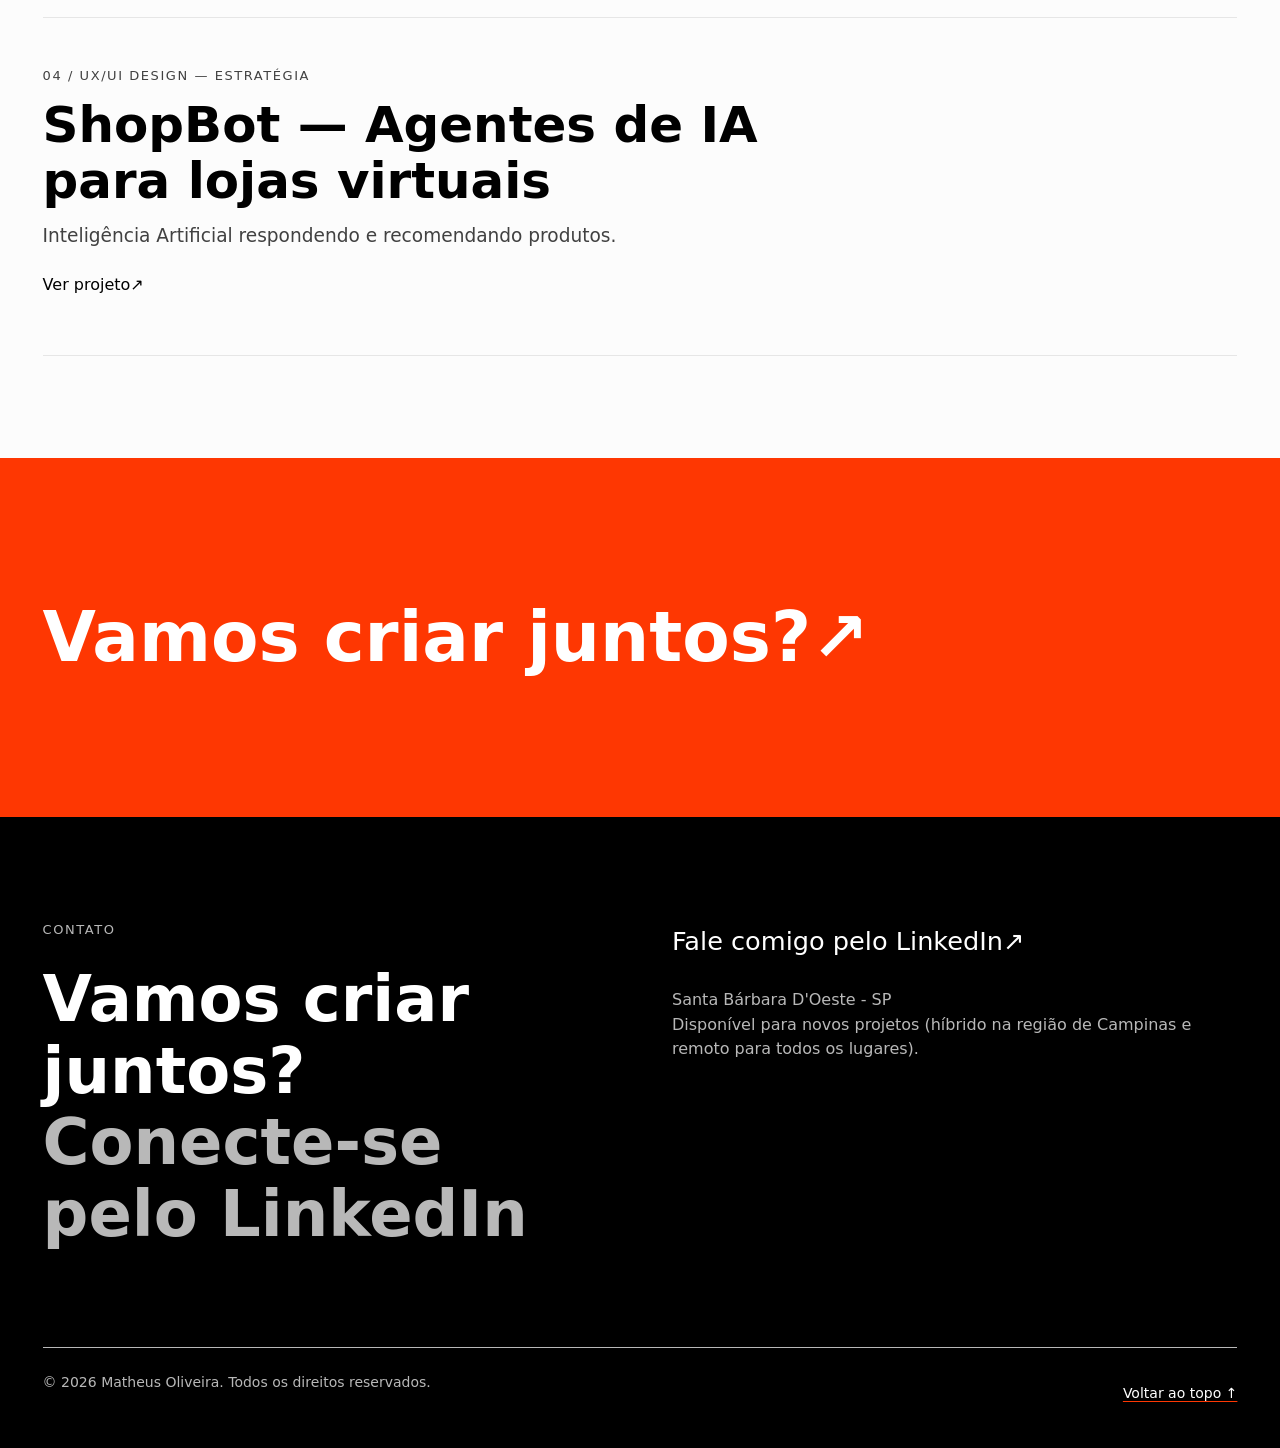
==== commit e722f267: "feat(site): aplica tratamento visual do hero" ====
--- a/index.html
+++ b/index.html
@@ -40,7 +40,11 @@
     <section class="section" aria-labelledby="titulo-inicio">
       <div class="section__inner">
         <div class="hero">
-          <h1 class="hero__title" id="titulo-inicio">Olá, sou Matheus Oliveira — Product Designer para pessoas, produtos e novas possibilidades.</h1>
+          <h1 class="hero__title" id="titulo-inicio">
+            <span class="hero__title-line">Olá, sou Matheus Oliveira —</span>
+            <span class="hero__title-line"><span class="hero__title-highlight">Product Designer</span> para pessoas,</span>
+            <span class="hero__title-line">produtos e novas possibilidades.</span>
+          </h1>
           <p class="hero__intro">Mais de 7 anos construindo soluções simples para situações complexas através de empatia, processos, priorizações, testes e muita empatia.</p>
           <img class="portrait" src="assets/images/portrait/matheus-apresentacao.webp" width="604" height="720" alt="Imagem de apresentação de Matheus Oliveira" loading="lazy" decoding="async">
           <a class="hero__link" href="#sobre">Esse sou eu ↓</a>
--- a/css/components.css
+++ b/css/components.css
@@ -15,6 +15,15 @@
 .hero__title {
   font-size: var(--font-size-hero);
   max-width: 26ch;
+}
+
+.hero__title-line {
+  display: block;
+  color: var(--color-text-muted);
+}
+
+.hero__title-highlight {
+  color: var(--color-text-primary);
 }
 
 .hero__intro,
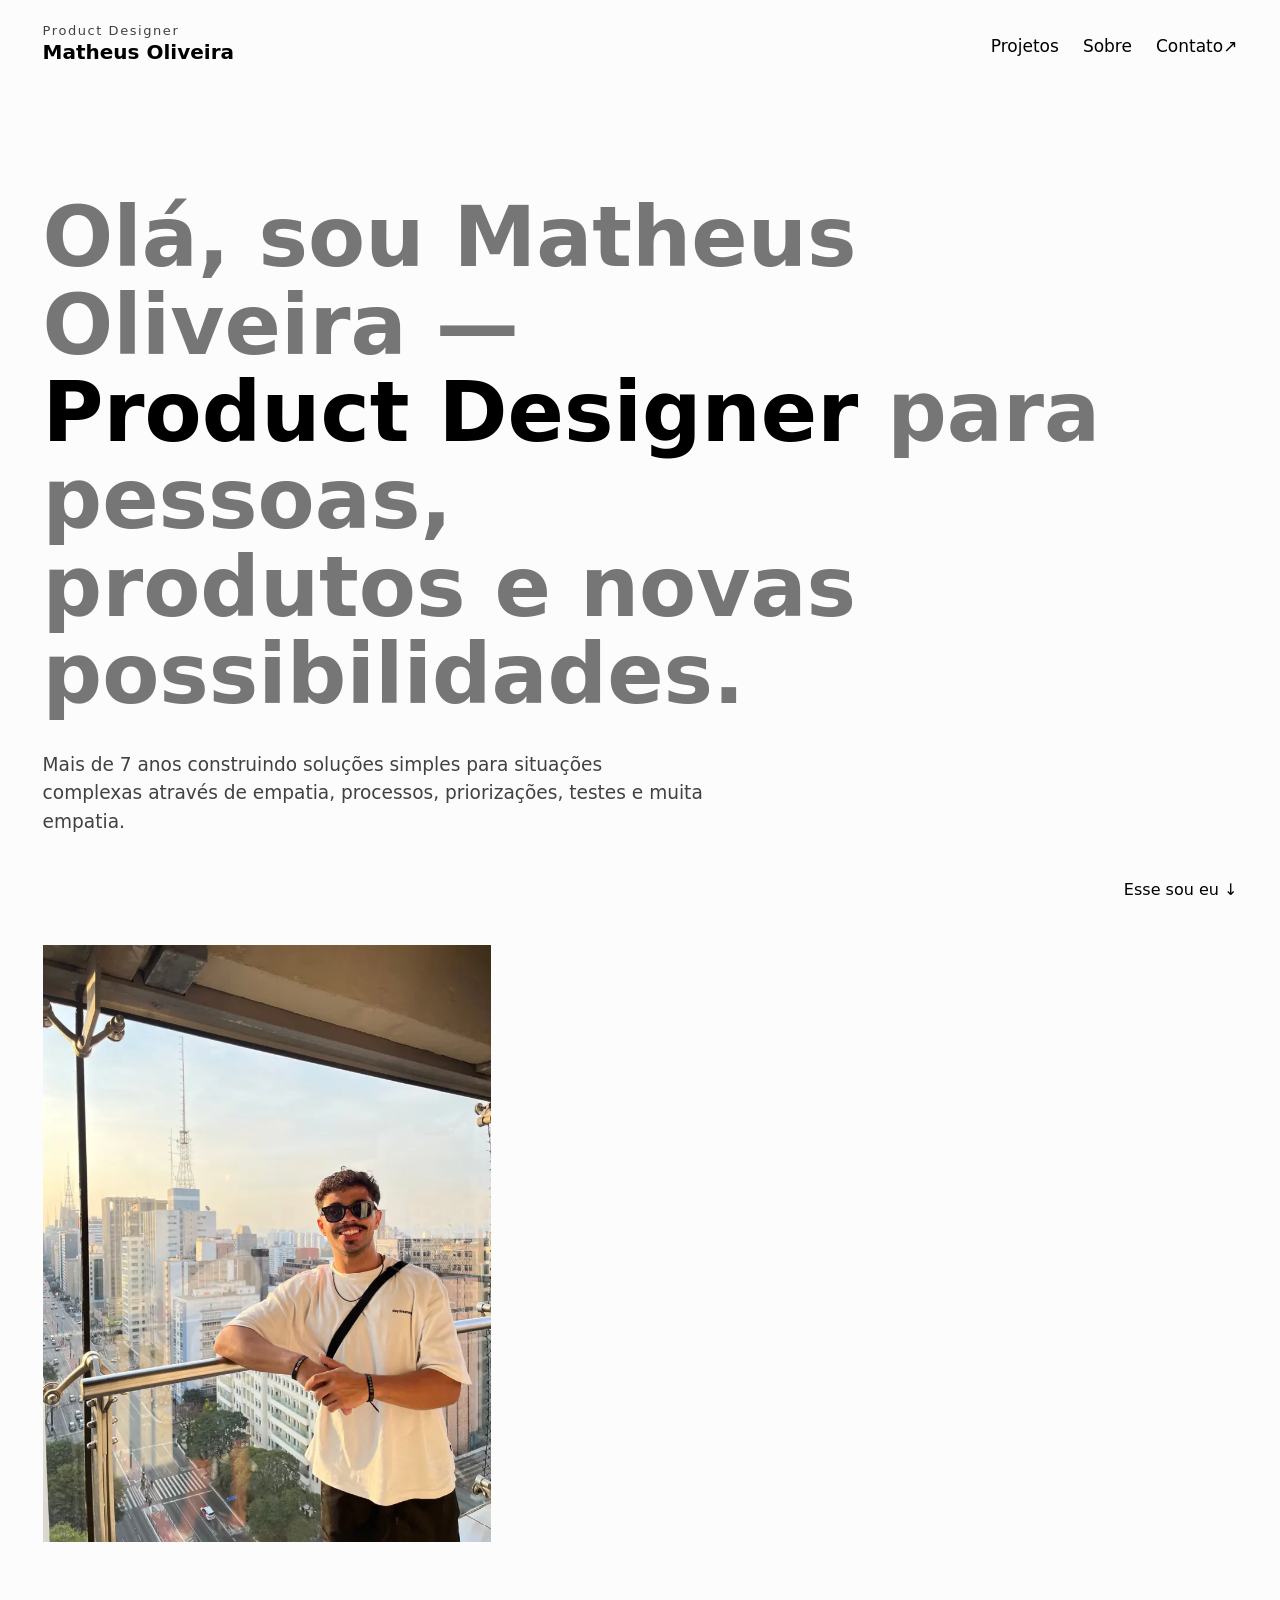
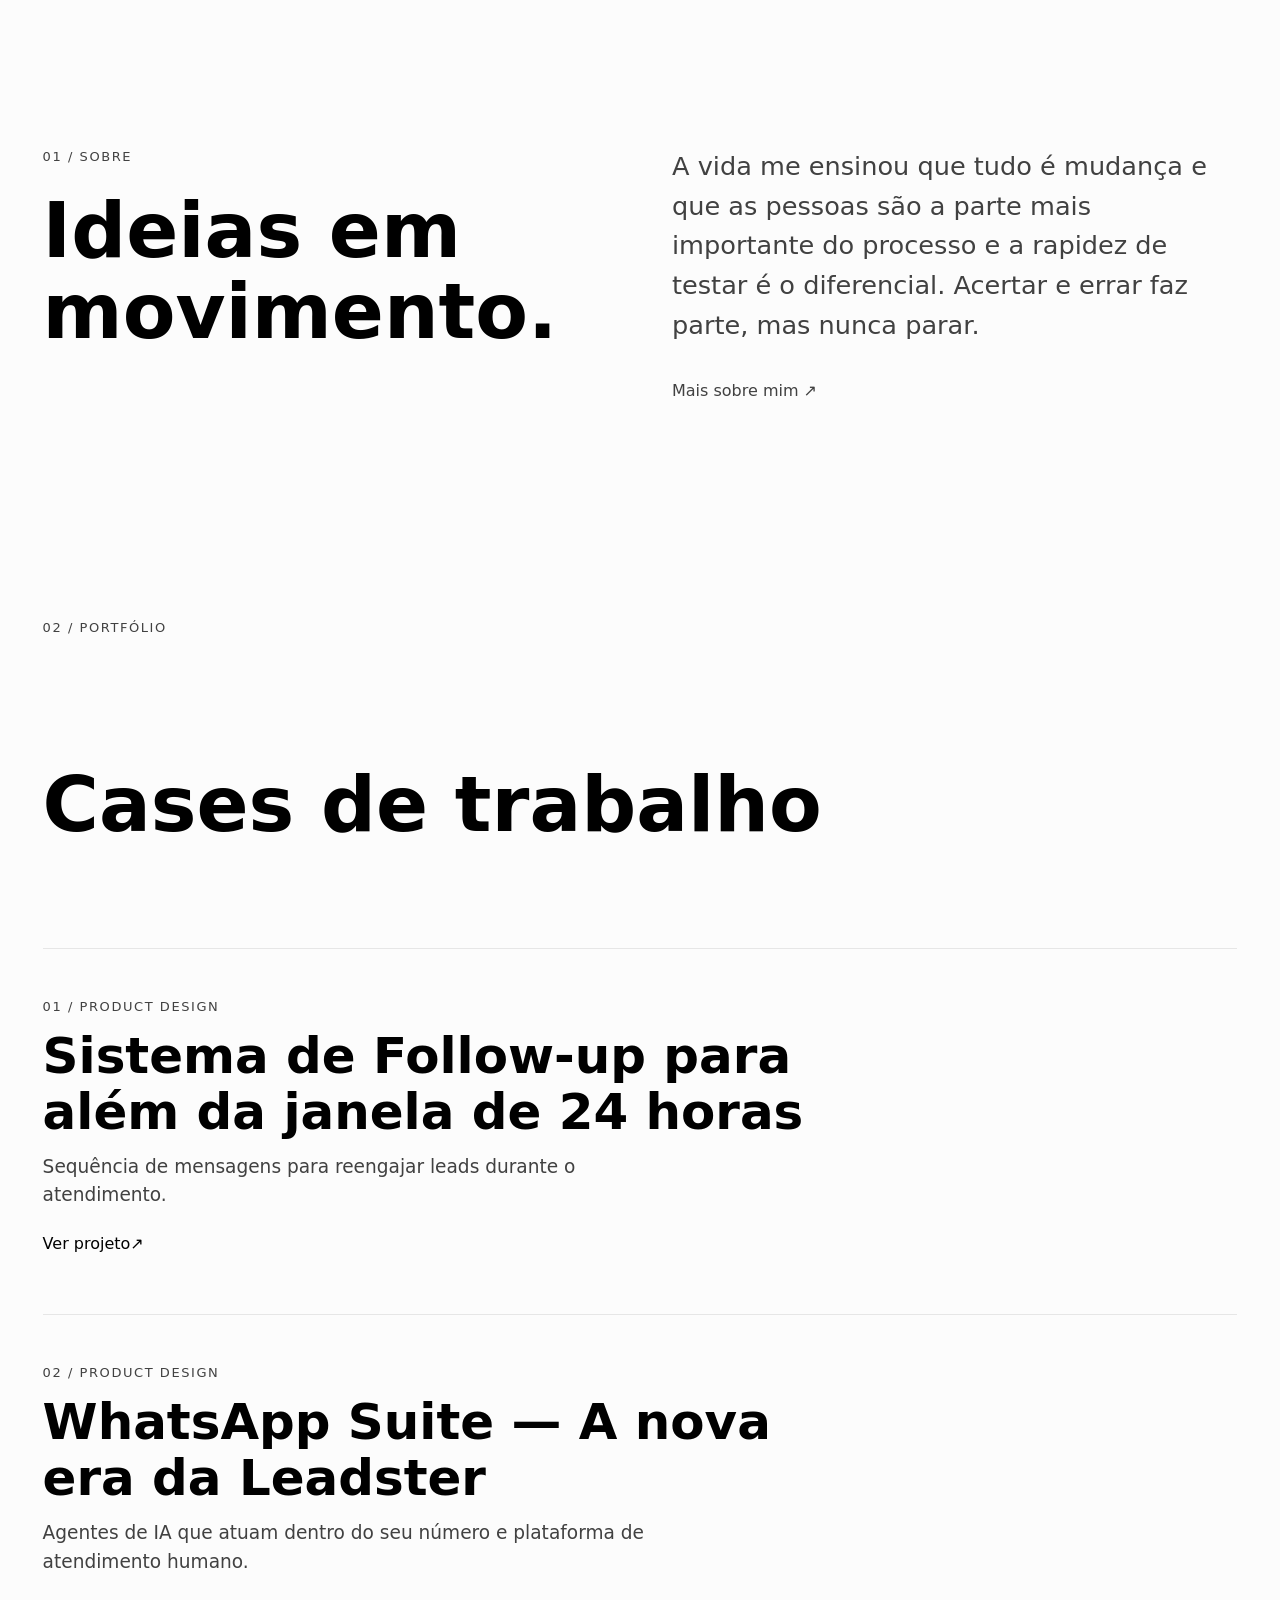
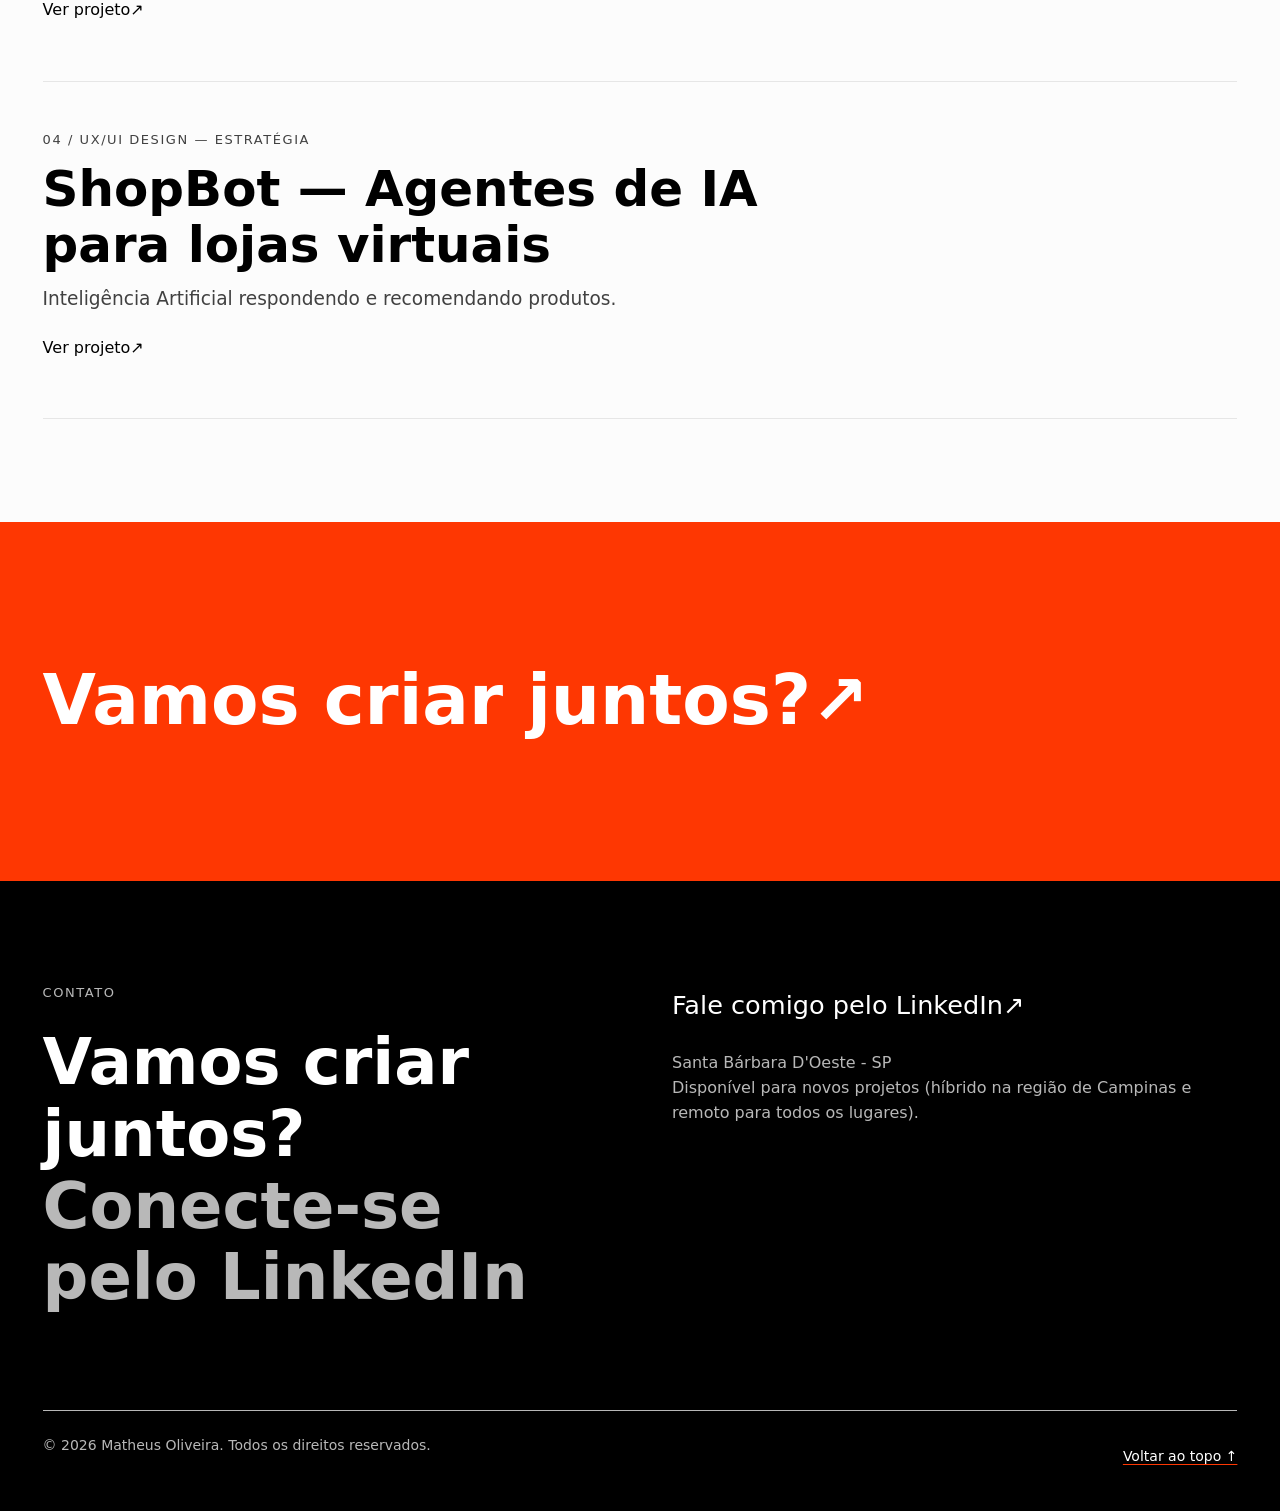
==== commit f3d505da: "fix(site): alinha header, hero e retrato ao Figma" ====
--- a/index.html
+++ b/index.html
@@ -22,8 +22,8 @@
   <header class="site-header">
     <div class="site-header__inner">
       <a class="brand" href="index.html" aria-label="Matheus Oliveira — página inicial">
+        <span class="brand__role">Product Designer</span>
         <span class="brand__name">Matheus Oliveira</span>
-        <span class="brand__role">Product Designer</span>
       </a>
       <button class="nav-toggle" type="button" data-nav-toggle aria-controls="site-nav" aria-expanded="false">
         Menu <span aria-hidden="true">☰</span>
@@ -46,8 +46,9 @@
             <span class="hero__title-line">produtos e novas possibilidades.</span>
           </h1>
           <p class="hero__intro">Mais de 7 anos construindo soluções simples para situações complexas através de empatia, processos, priorizações, testes e muita empatia.</p>
-          <img class="portrait" src="assets/images/portrait/matheus-apresentacao.webp" width="604" height="720" alt="Imagem de apresentação de Matheus Oliveira" loading="lazy" decoding="async">
+          <!-- Posição do link conforme frame exportado da home: à direita, após o parágrafo. -->
           <a class="hero__link" href="#sobre">Esse sou eu ↓</a>
+          <img class="portrait" src="assets/images/portrait/matheus-apresentacao.webp" width="768" height="1024" alt="Imagem de apresentação de Matheus Oliveira" loading="lazy" decoding="async">
         </div>
       </div>
     </section>
--- a/css/layout.css
+++ b/css/layout.css
@@ -32,12 +32,11 @@
 }
 
 .brand__role {
-  margin-top: var(--space-1);
+  margin-bottom: var(--space-1);
   color: var(--color-text-secondary);
   font-size: var(--font-size-label);
   font-weight: var(--font-weight-regular);
   letter-spacing: var(--tracking-label);
-  text-transform: uppercase;
 }
 
 .nav-toggle {
@@ -111,6 +110,11 @@
   padding: var(--band-space) var(--page-gutter);
   background: var(--color-action-primary);
   color: var(--color-text-inverse);
+}
+
+.cta-band:hover,
+.cta-band:focus-within {
+  background-color: var(--color-action-hover);
 }
 
 .cta-band__title {
--- a/css/components.css
+++ b/css/components.css
@@ -49,6 +49,10 @@
   text-decoration: underline;
 }
 
+.hero > .hero__link {
+  justify-self: end;
+}
+
 .section-heading {
   font-size: var(--font-size-section);
   max-width: 20ch;
@@ -185,7 +189,7 @@
 .case-section__body li::before {
   position: absolute;
   left: 0;
-  color: var(--color-text-muted);
+  color: var(--color-text-secondary);
   content: "—";
 }
 
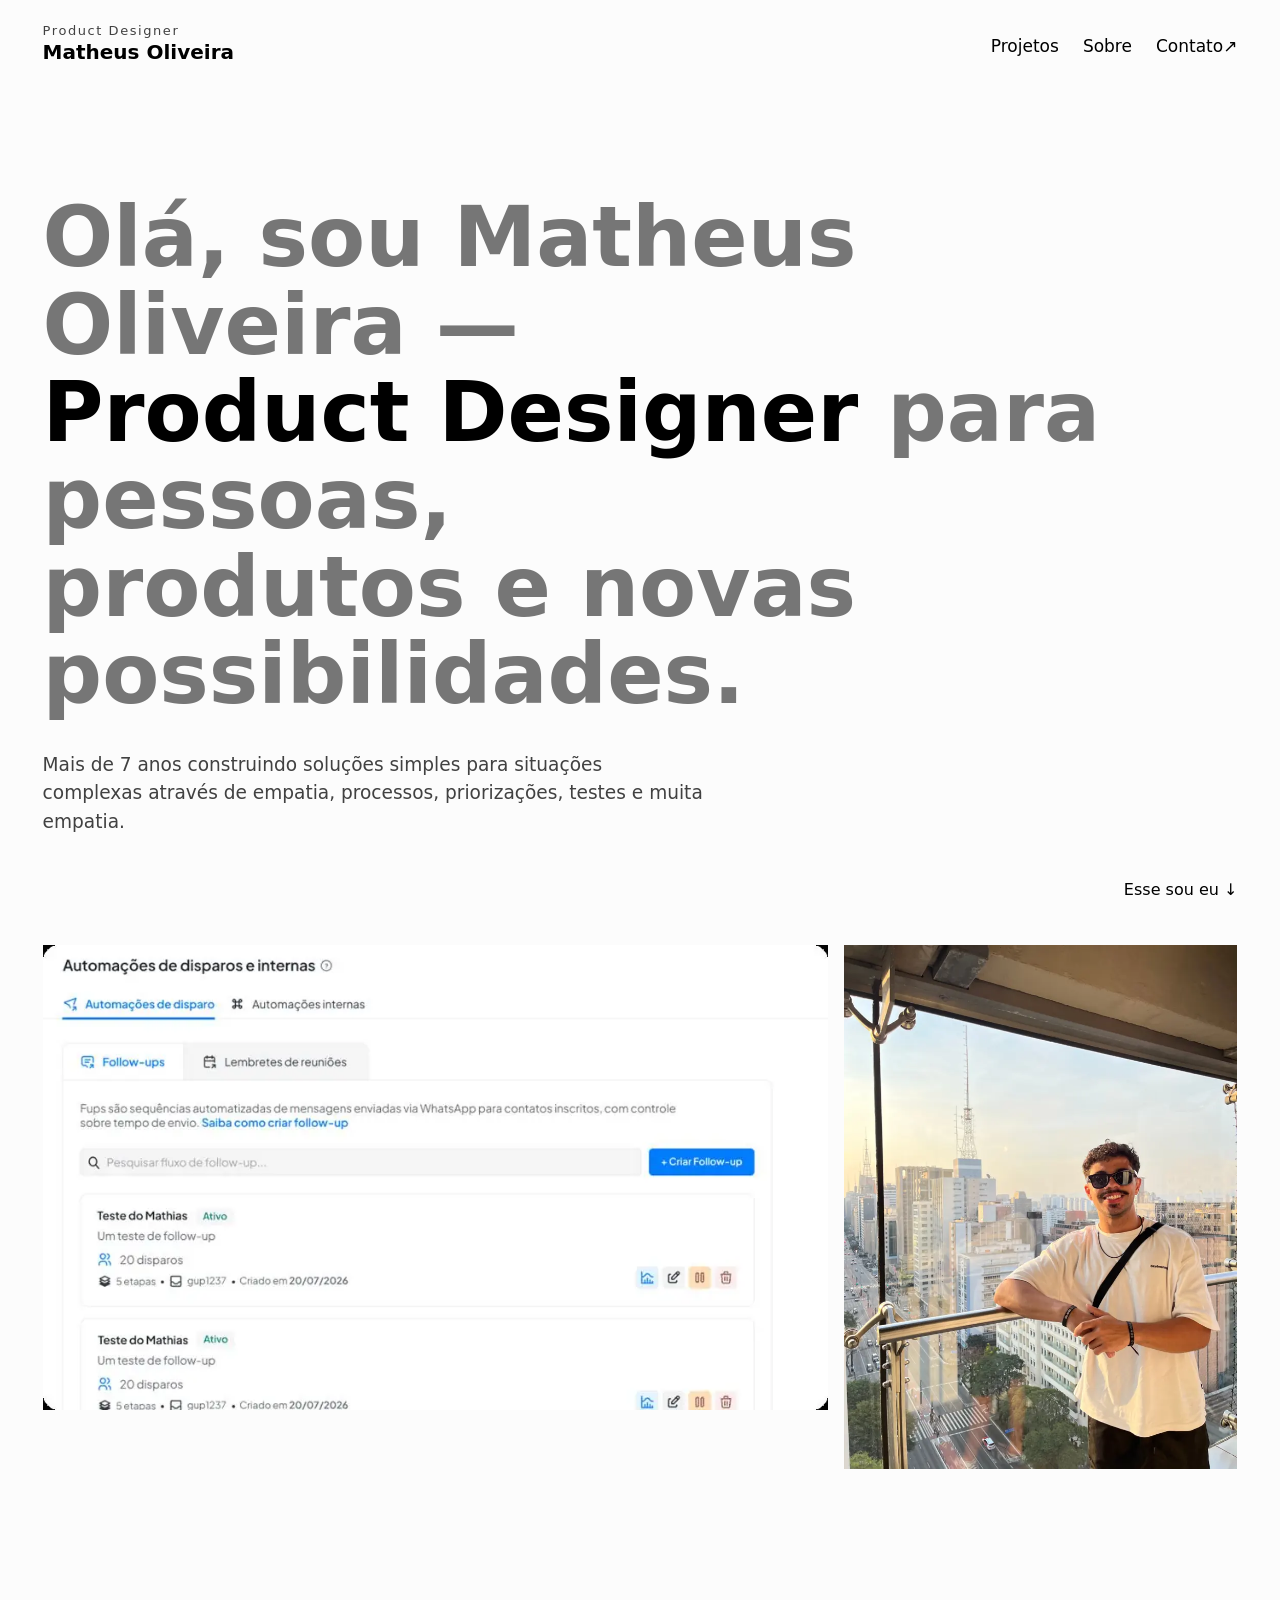
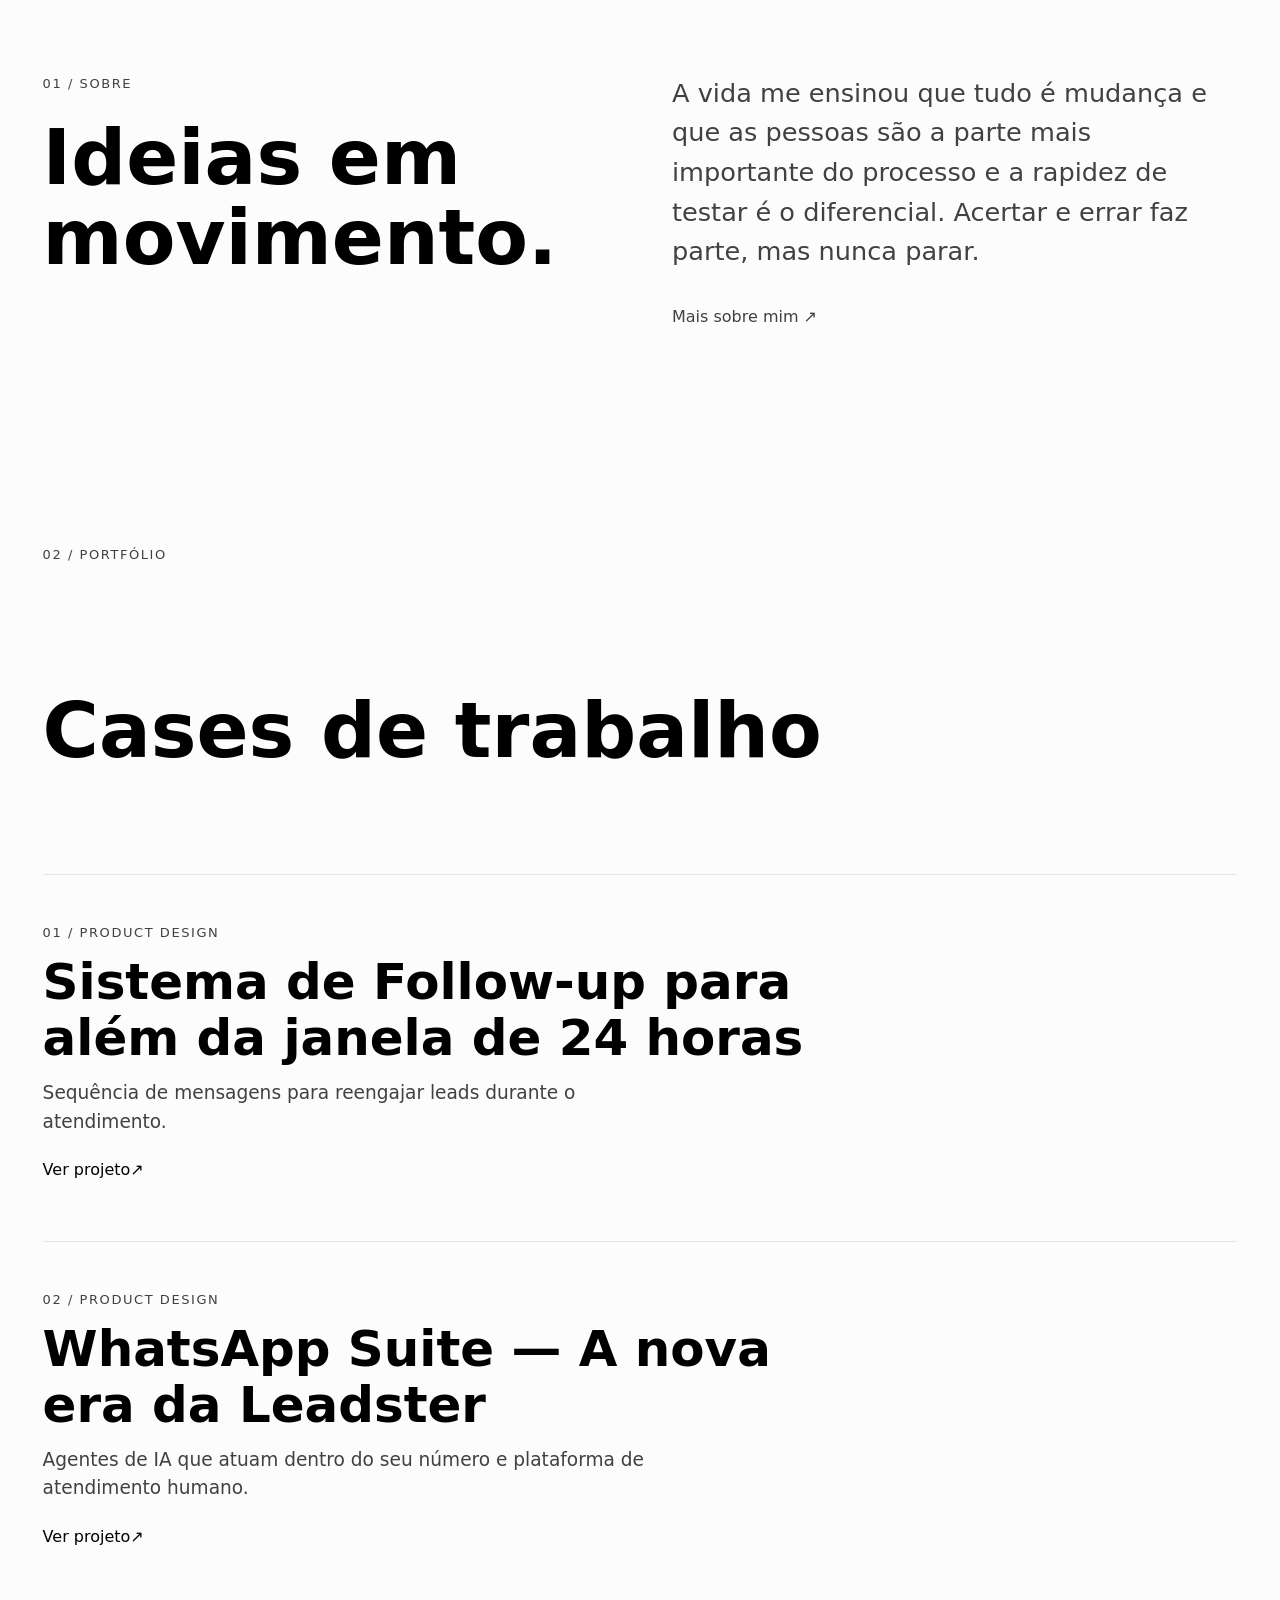
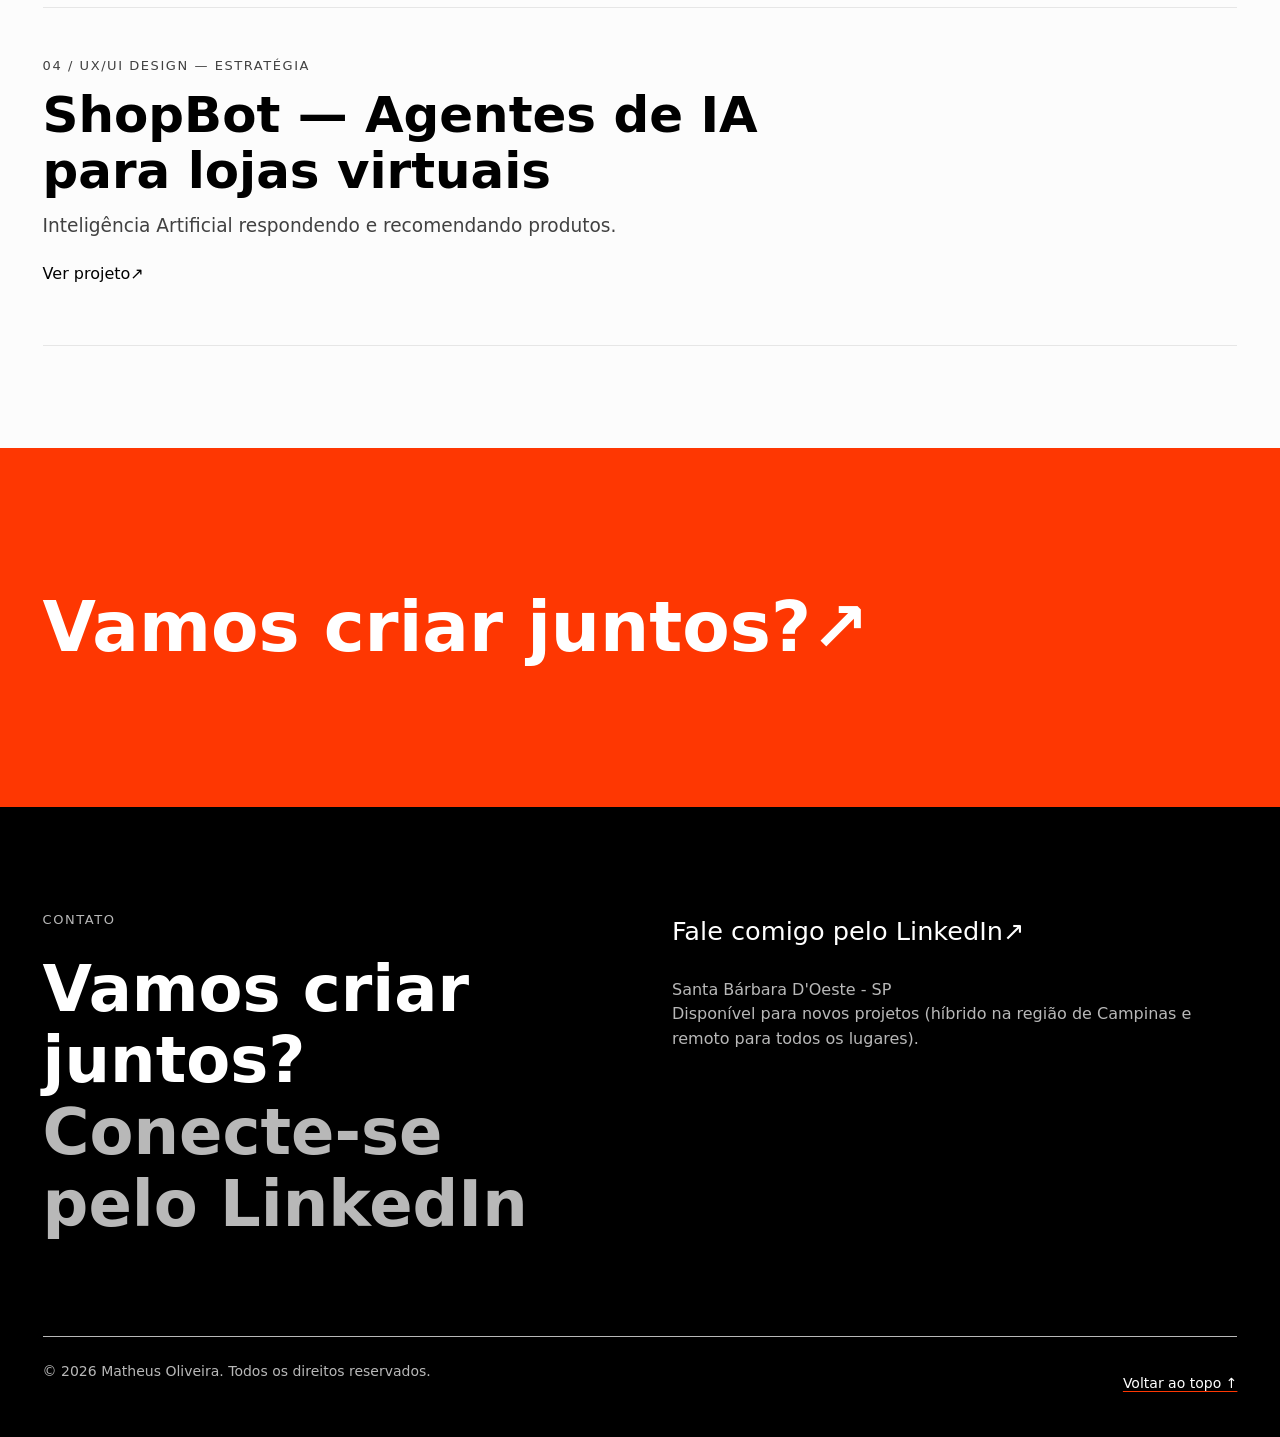
==== commit 77b399cb: "fix(site): readiciona tela do sistema ao lado do retrato na home" ====
--- a/index.html
+++ b/index.html
@@ -48,7 +48,11 @@
           <p class="hero__intro">Mais de 7 anos construindo soluções simples para situações complexas através de empatia, processos, priorizações, testes e muita empatia.</p>
           <!-- Posição do link conforme frame exportado da home: à direita, após o parágrafo. -->
           <a class="hero__link" href="#sobre">Esse sou eu ↓</a>
-          <img class="portrait" src="assets/images/portrait/matheus-apresentacao.webp" width="768" height="1024" alt="Imagem de apresentação de Matheus Oliveira" loading="lazy" decoding="async">
+          <!-- Par tela do sistema + retrato conforme frame exportado da home. -->
+          <div class="hero-media">
+            <img class="hero-media__screen" src="assets/images/home/tela-automacoes.webp" width="920" height="544" alt="Tela de automações de disparos do sistema" loading="lazy" decoding="async">
+            <img class="portrait" src="assets/images/portrait/matheus-apresentacao.webp" width="768" height="1024" alt="Imagem de apresentação de Matheus Oliveira" loading="lazy" decoding="async">
+          </div>
         </div>
       </div>
     </section>
--- a/css/components.css
+++ b/css/components.css
@@ -70,6 +70,16 @@
   color: var(--color-text-secondary);
 }
 
+.hero-media {
+  display: grid;
+  gap: var(--space-4);
+  align-items: start;
+}
+
+.hero-media__screen {
+  width: 100%;
+}
+
 .portrait {
   width: min(100%, 28rem);
 }
@@ -243,6 +253,10 @@
 }
 
 @media (min-width: 48rem) {
+  .hero-media {
+    grid-template-columns: minmax(0, 2fr) minmax(0, 1fr);
+  }
+
   .case-gallery--pair {
     grid-template-columns: repeat(2, minmax(0, 1fr));
   }
